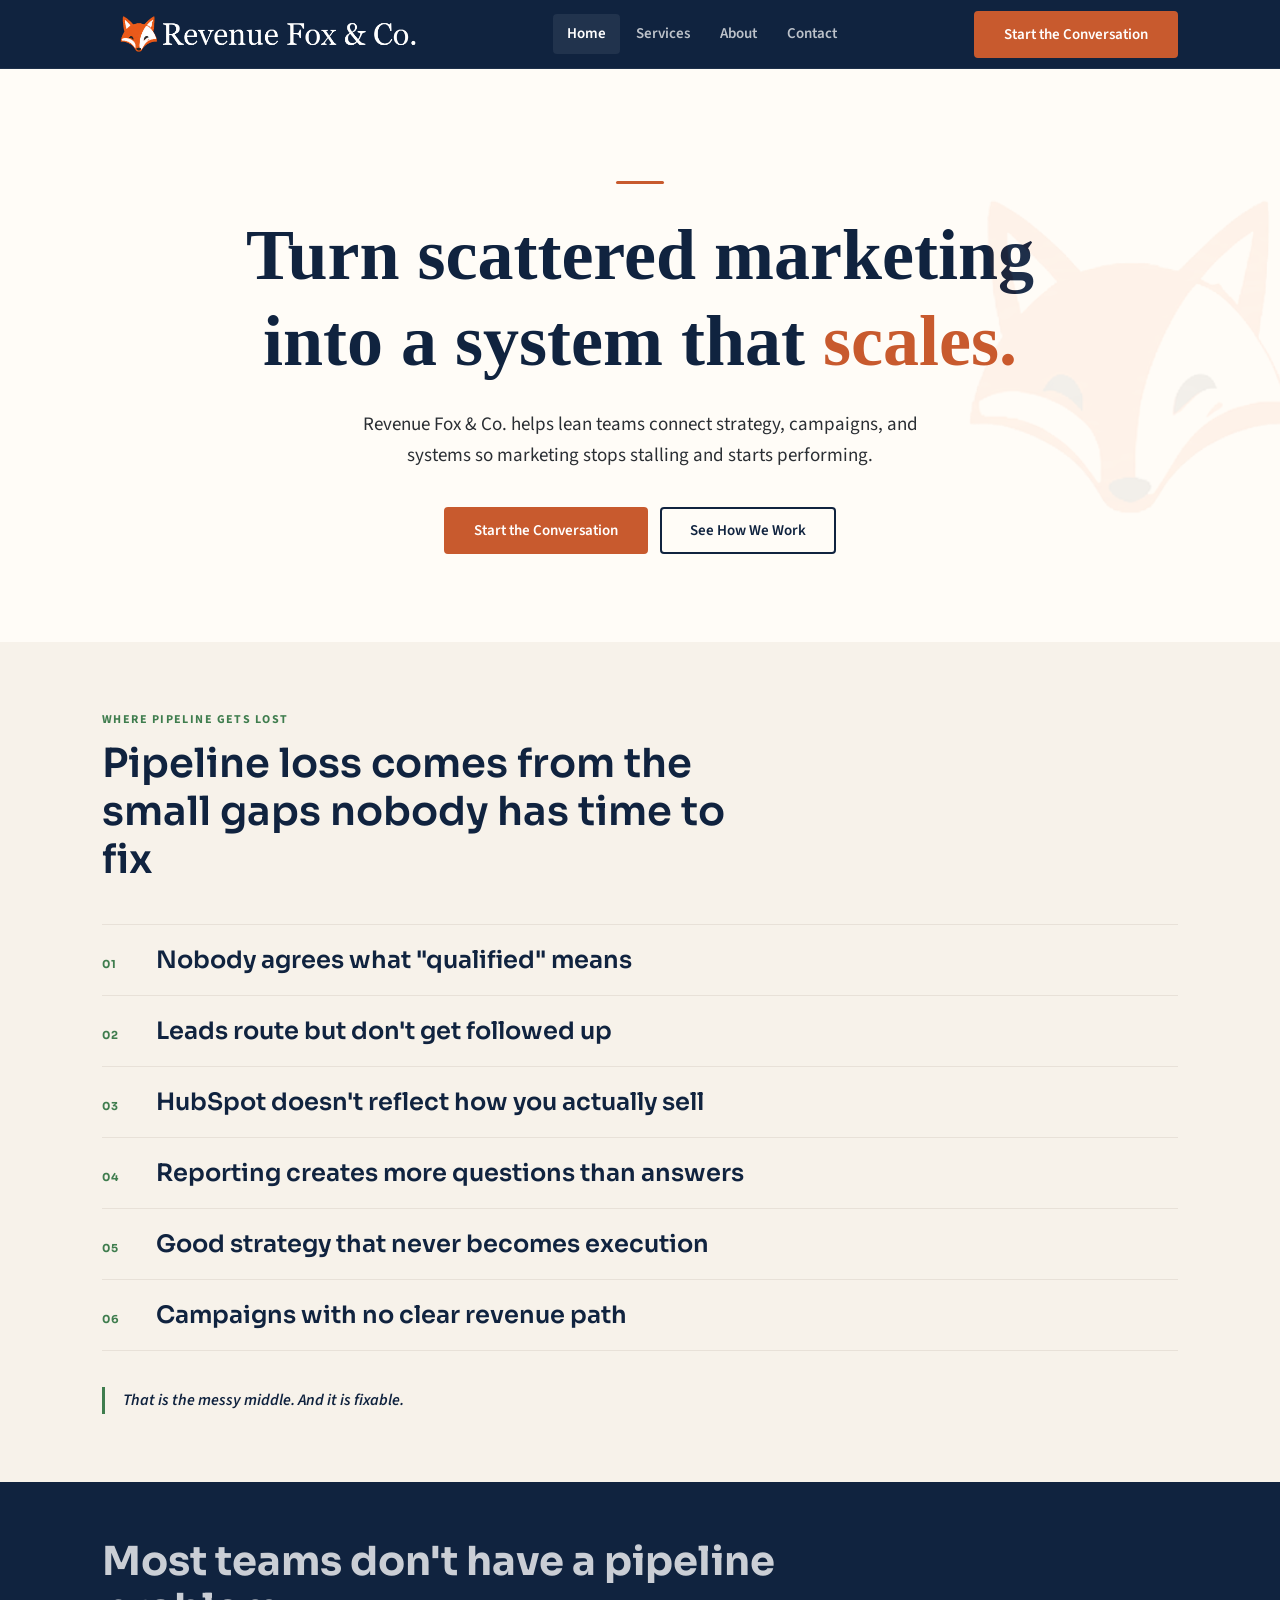
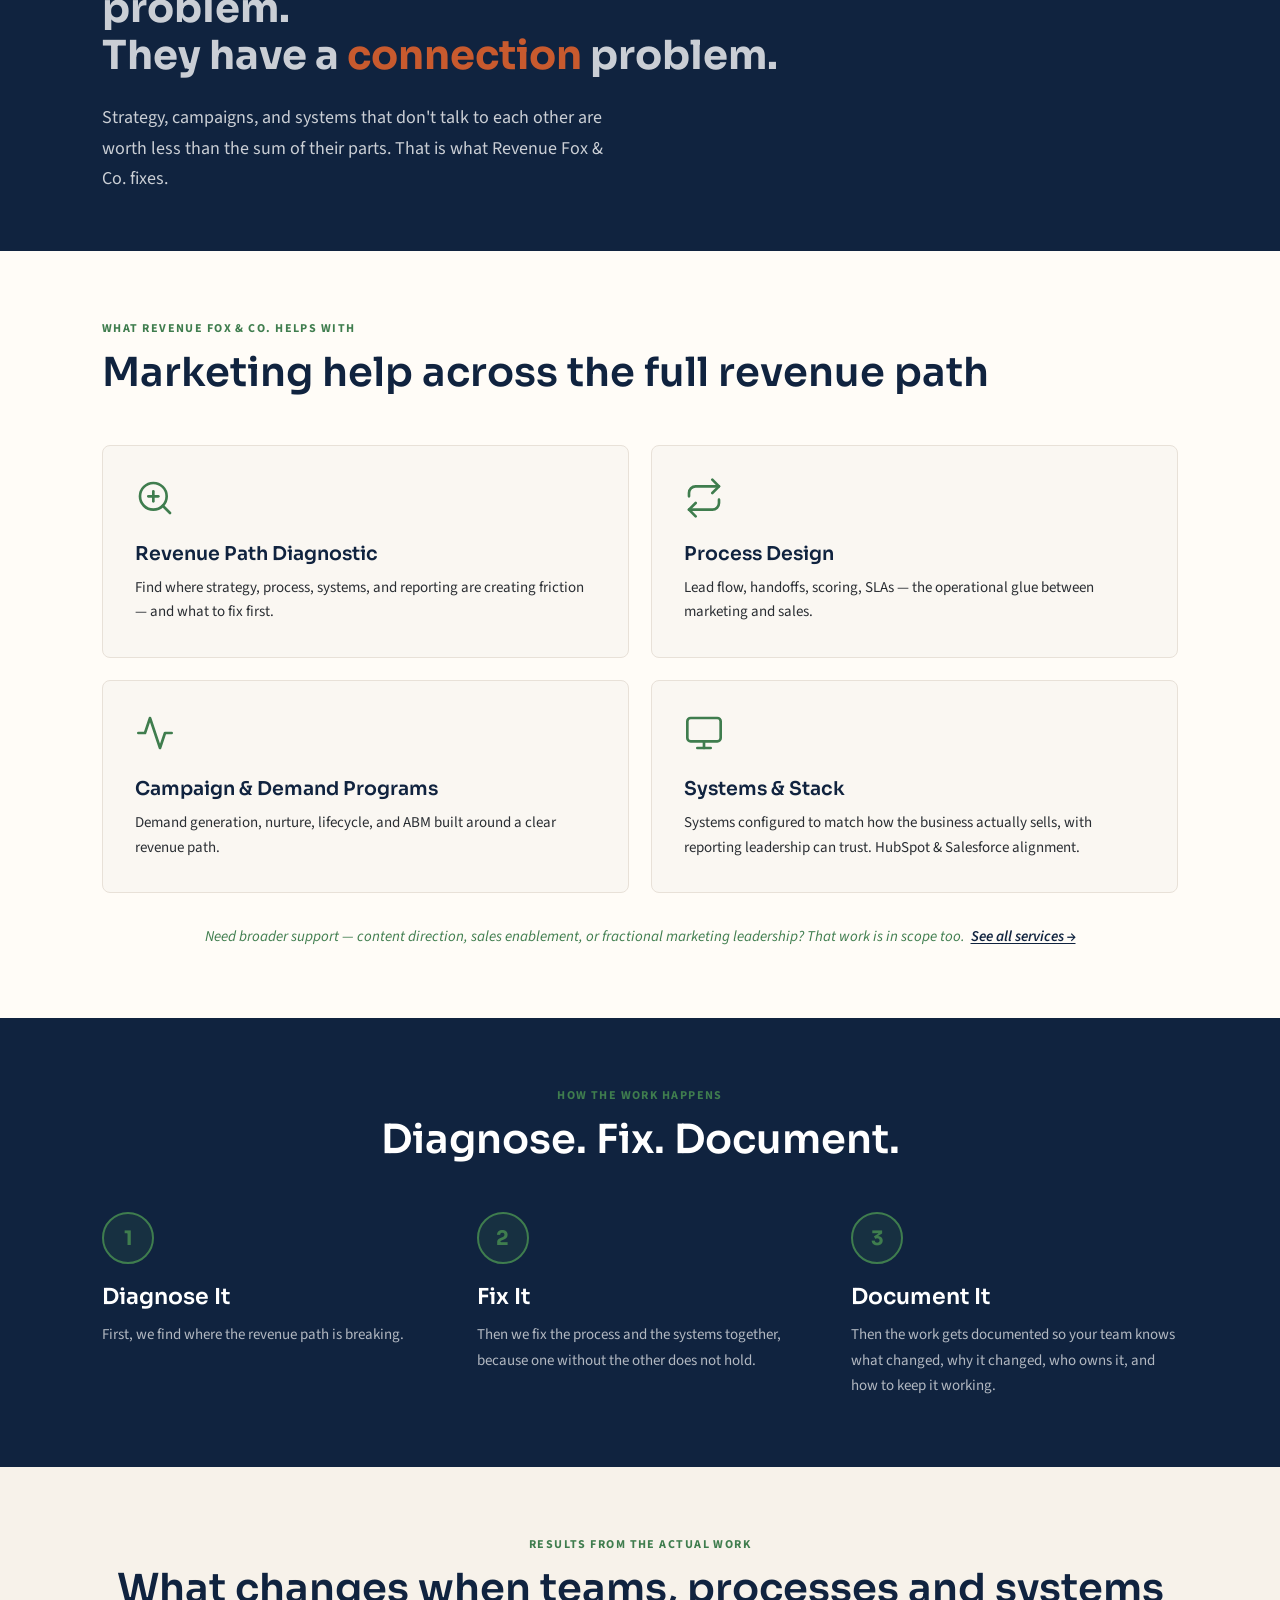
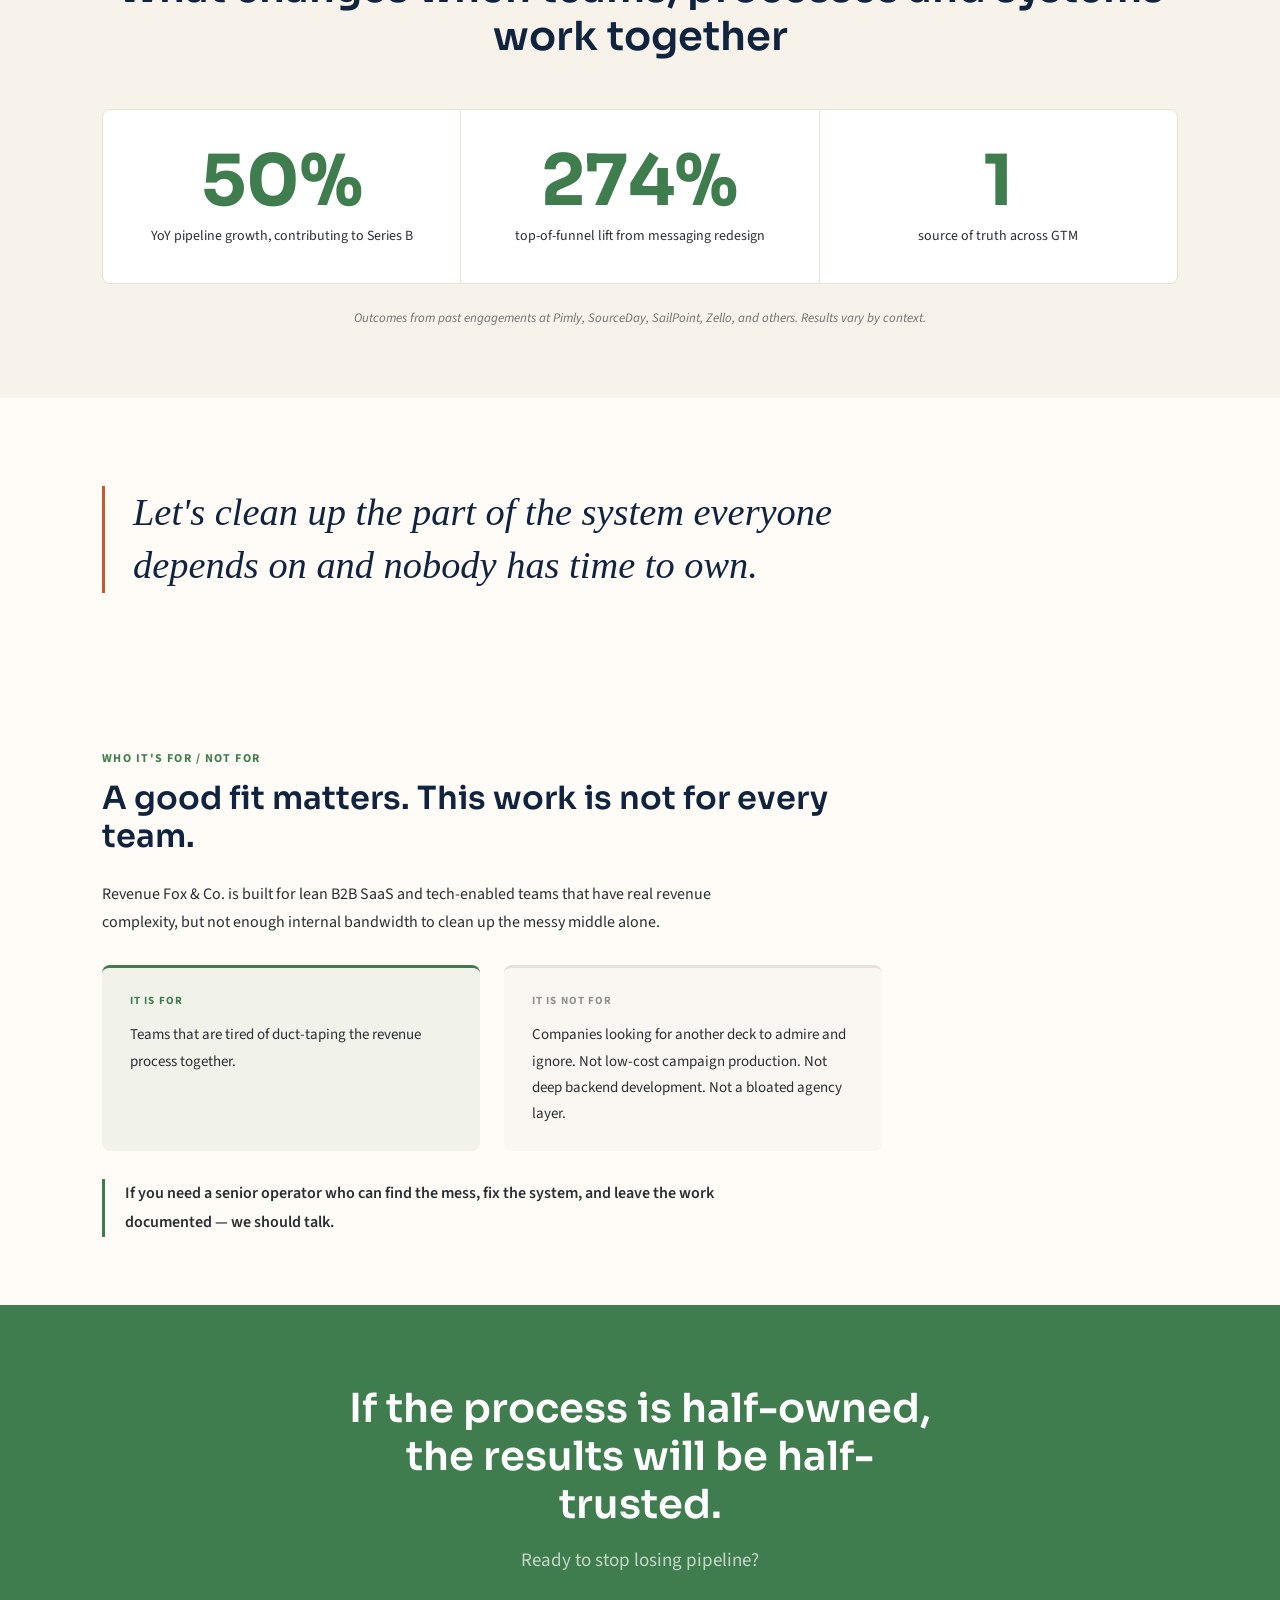
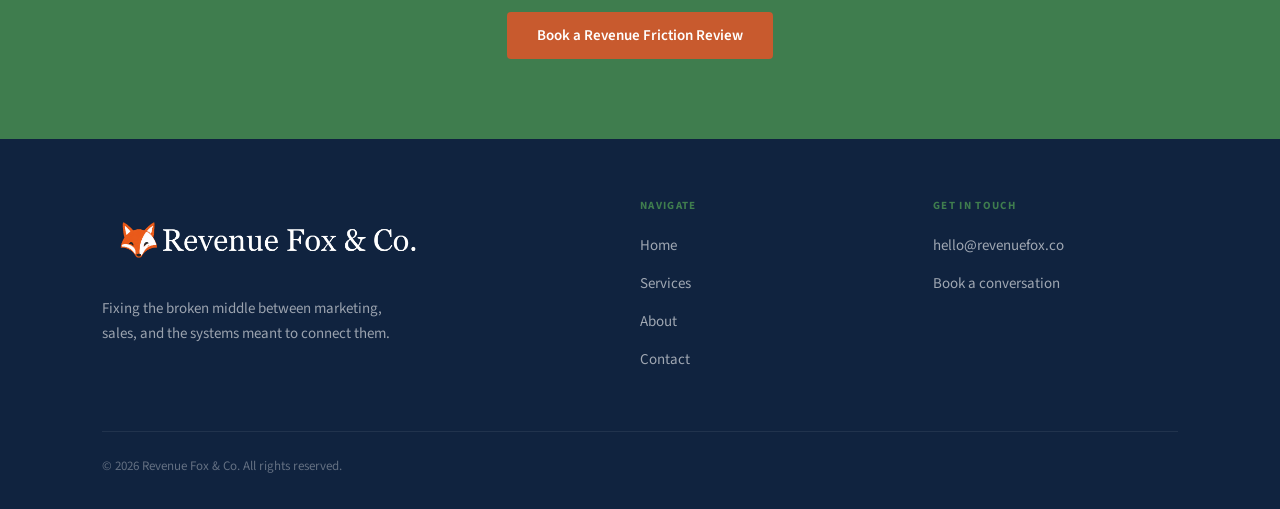
==== index.html @ c7586c08 "Stable baseline — before header image experiment" ====
<!DOCTYPE html>
<html lang="en">
<head>
  <meta charset="UTF-8">
  <meta name="viewport" content="width=device-width, initial-scale=1.0">

  <!-- SEO -->
  <title>Revenue Fox & Co. | B2B Marketing Consultancy</title>
  <meta name="description" content="Revenue Fox & Co. helps lean B2B teams connect strategy, campaigns, and systems so marketing stops stalling and starts performing.">
  <link rel="canonical" href="https://revenuefox.co/">

  <!-- Open Graph -->
  <meta property="og:type"        content="website">
  <meta property="og:url"         content="https://revenuefox.co/">
  <meta property="og:title"       content="Revenue Fox & Co. | B2B Marketing Consultancy">
  <meta property="og:description" content="Helps lean teams connect strategy, campaigns, and systems so marketing stops stalling and starts performing.">
  <meta property="og:image"       content="https://revenuefox.co/images/og-image.png">
  <!-- TODO: Create a 1200×630 Open Graph image and place it at images/og-image.png -->

  <!-- Favicon -->
  <link rel="icon" type="image/png" href="images/icon-fox.png">

  <!-- Google Fonts -->
  <link rel="preconnect" href="https://fonts.googleapis.com">
  <link rel="preconnect" href="https://fonts.gstatic.com" crossorigin>
  <link href="https://fonts.googleapis.com/css2?family=Sora:wght@400;600;700&family=Source+Sans+3:ital,wght@0,400;0,600;0,700;1,400&display=swap" rel="stylesheet">

  <link rel="stylesheet" href="assets/css/styles.css">
</head>
<body>

  <a class="skip-link" href="#main-content">Skip to main content</a>

  <!-- ============================================================
       HEADER
       ============================================================ -->
  <header class="site-header" role="banner">
    <div class="container">
      <nav class="nav-inner" aria-label="Main navigation">

        <a class="nav-logo" href="index.html" aria-label="Revenue Fox & Co. — go to home page">
          <img src="images/logo-white.png" alt="Revenue Fox & Co." width="160" height="40">
        </a>

        <ul class="nav-links" role="list">
          <li><a href="index.html" class="active" aria-current="page">Home</a></li>
          <li><a href="services.html">Services</a></li>
          <li><a href="about.html">About</a></li>
          <li><a href="contact.html">Contact</a></li>
        </ul>

        <div class="nav-right">
          <a href="contact.html" class="btn btn-primary">Start the Conversation</a>
          <button class="nav-toggle"
                  aria-label="Open navigation menu"
                  aria-expanded="false"
                  aria-controls="mobile-nav">
            <span></span><span></span><span></span>
          </button>
        </div>

      </nav>
    </div>

    <nav class="nav-mobile" id="mobile-nav" aria-label="Mobile navigation">
      <a href="index.html" class="active" aria-current="page">Home</a>
      <a href="services.html">Services</a>
      <a href="about.html">About</a>
      <a href="contact.html">Contact</a>
      <a href="contact.html" class="btn btn-primary">Start the Conversation</a>
    </nav>
  </header>


  <!-- ============================================================
       MAIN CONTENT
       ============================================================ -->
  <main id="main-content">

    <!-- ── HERO ─────────────────────────────────────────────── -->
    <section class="hero hero-light" aria-labelledby="hero-heading">
      <img src="images/icon-fox.png" class="hero-fox-mark" aria-hidden="true" alt="">
      <div class="container">
        <div style="max-width: 820px; text-align: center; margin-inline: auto;">

          <div class="hero-rule" style="margin-inline: auto;" aria-hidden="true"></div>

          <h1 id="hero-heading" style="font-family: Georgia, 'Times New Roman', serif;">
            Turn scattered marketing into a system that <span style="color: var(--fox-rust);">scales.</span>
          </h1>

          <p class="lead" style="max-width: 600px; margin-inline: auto;">
            Revenue Fox &amp; Co. helps lean teams connect strategy, campaigns, and systems so marketing stops stalling and starts performing.
          </p>

          <div class="btn-group" style="justify-content: center;">
            <a href="contact.html" class="btn btn-primary">Start the Conversation</a>
            <a href="services.html" class="btn btn-secondary">See How We Work</a>
          </div>

        </div>
      </div>
    </section>


    <!-- ── PROBLEM / SYMPTOMS ───────────────────────────────── -->
    <section class="section bg-sand" aria-labelledby="pain-heading">
      <div class="container">

        <div style="max-width: 640px; margin-bottom: 40px;">
          <span class="label">Where pipeline gets lost</span>
          <h2 id="pain-heading" style="margin-top: 10px;">
            Pipeline loss comes from the small gaps nobody has time to fix
          </h2>
        </div>

        <ol class="symptom-list" role="list">
          <li>
            <span class="symptom-num">01</span>
            <span class="symptom-text">Nobody agrees what "qualified" means</span>
          </li>
          <li>
            <span class="symptom-num">02</span>
            <span class="symptom-text">Leads route but don't get followed up</span>
          </li>
          <li>
            <span class="symptom-num">03</span>
            <span class="symptom-text">HubSpot doesn't reflect how you actually sell</span>
          </li>
          <li>
            <span class="symptom-num">04</span>
            <span class="symptom-text">Reporting creates more questions than answers</span>
          </li>
          <li>
            <span class="symptom-num">05</span>
            <span class="symptom-text">Good strategy that never becomes execution</span>
          </li>
          <li>
            <span class="symptom-num">06</span>
            <span class="symptom-text">Campaigns with no clear revenue path</span>
          </li>
        </ol>

        <p class="pain-kicker" style="margin-top: 36px;">
          That is the messy middle. And it is fixable.
        </p>

      </div>
    </section>


    <!-- ── STATEMENT MOMENT ─────────────────────────────────── -->
    <section class="statement-section bg-midnight text-on-dark" aria-label="Core belief">
      <div class="container">
        <p class="statement-quote">
          Most teams don't have a pipeline problem.<br>
          They have a <em>connection</em> problem.
        </p>
        <p class="statement-sub">
          Strategy, campaigns, and systems that don't talk to each other are worth less than the sum of their parts. That is what Revenue Fox &amp; Co. fixes.
        </p>
      </div>
    </section>


    <!-- ── SERVICES PREVIEW ───────────────────────────────────── -->
    <section class="section bg-ivory" aria-labelledby="services-preview-heading">
      <div class="container">

        <div class="section-header">
          <span class="label">What Revenue Fox &amp; Co. helps with</span>
          <h2 id="services-preview-heading">Marketing help across the full revenue path</h2>
        </div>

        <div class="services-preview-grid">

          <article class="service-preview-card">
            <svg class="service-preview-card-icon" xmlns="http://www.w3.org/2000/svg"
                 viewBox="0 0 24 24" fill="none" stroke="currentColor"
                 stroke-width="1.6" stroke-linecap="round" stroke-linejoin="round"
                 aria-hidden="true">
              <circle cx="11" cy="11" r="8"/>
              <line x1="21" y1="21" x2="16.65" y2="16.65"/>
              <line x1="11" y1="8"  x2="11" y2="14"/>
              <line x1="8"  y1="11" x2="14" y2="11"/>
            </svg>
            <h3>Revenue Path Diagnostic</h3>
            <p>Find where strategy, process, systems, and reporting are creating friction — and what to fix first.</p>
          </article>

          <article class="service-preview-card">
            <svg class="service-preview-card-icon" xmlns="http://www.w3.org/2000/svg"
                 viewBox="0 0 24 24" fill="none" stroke="currentColor"
                 stroke-width="1.6" stroke-linecap="round" stroke-linejoin="round"
                 aria-hidden="true">
              <polyline points="17 1 21 5 17 9"/>
              <path d="M3 11V9a4 4 0 0 1 4-4h14"/>
              <polyline points="7 23 3 19 7 15"/>
              <path d="M21 13v2a4 4 0 0 1-4 4H3"/>
            </svg>
            <h3>Process Design</h3>
            <p>Lead flow, handoffs, scoring, SLAs — the operational glue between marketing and sales.</p>
          </article>

          <article class="service-preview-card">
            <svg class="service-preview-card-icon" xmlns="http://www.w3.org/2000/svg"
                 viewBox="0 0 24 24" fill="none" stroke="currentColor"
                 stroke-width="1.6" stroke-linecap="round" stroke-linejoin="round"
                 aria-hidden="true">
              <polyline points="22 12 18 12 15 21 9 3 6 12 2 12"/>
            </svg>
            <h3>Campaign &amp; Demand Programs</h3>
            <p>Demand generation, nurture, lifecycle, and ABM built around a clear revenue path.</p>
          </article>

          <article class="service-preview-card">
            <svg class="service-preview-card-icon" xmlns="http://www.w3.org/2000/svg"
                 viewBox="0 0 24 24" fill="none" stroke="currentColor"
                 stroke-width="1.6" stroke-linecap="round" stroke-linejoin="round"
                 aria-hidden="true">
              <rect x="2" y="3" width="20" height="14" rx="2" ry="2"/>
              <line x1="8"  y1="21" x2="16" y2="21"/>
              <line x1="12" y1="17" x2="12" y2="21"/>
            </svg>
            <h3>Systems &amp; Stack</h3>
            <p>Systems configured to match how the business actually sells, with reporting leadership can trust. HubSpot &amp; Salesforce alignment.</p>
          </article>

        </div>

        <p class="services-flex-note">
          Need broader support — content direction, sales enablement, or fractional marketing leadership? That work is in scope too.&nbsp;
          <a href="services.html">See all services &rarr;</a>
        </p>

      </div>
    </section>


    <!-- ── HOW IT WORKS ───────────────────────────────────────── -->
    <section class="section bg-midnight text-on-dark" aria-labelledby="process-heading">
      <div class="container">

        <div class="section-header centered" style="max-width: 560px; margin-inline: auto;">
          <span class="label">How the work happens</span>
          <h2 id="process-heading">Diagnose. Fix. Document.</h2>
        </div>

        <div class="process-steps">

          <div class="process-step">
            <div class="process-step-number" aria-hidden="true">1</div>
            <h3>Diagnose It</h3>
            <p>First, we find where the revenue path is breaking.</p>
          </div>

          <div class="process-step">
            <div class="process-step-number" aria-hidden="true">2</div>
            <h3>Fix It</h3>
            <p>Then we fix the process and the systems together, because one without the other does not hold.</p>
          </div>

          <div class="process-step">
            <div class="process-step-number" aria-hidden="true">3</div>
            <h3>Document It</h3>
            <p>Then the work gets documented so your team knows what changed, why it changed, who owns it, and how to keep it working.</p>
          </div>

        </div>

      </div>
    </section>


    <!-- ── PROOF SECTION ─────────────────────────────────────── -->
    <section class="section bg-sand" aria-labelledby="proof-heading">
      <div class="container">

        <div class="section-header centered">
          <span class="label">Results from the actual work</span>
          <h2 id="proof-heading">What changes when teams, processes and systems work together</h2>
        </div>

        <div class="proof-stats" role="list">

          <div class="proof-stat" role="listitem">
            <div class="proof-stat-value">55%</div>
            <div class="proof-stat-label">YoY pipeline growth, contributing to Series B</div>
          </div>

          <div class="proof-stat" role="listitem">
            <div class="proof-stat-value">300%</div>
            <div class="proof-stat-label">top-of-funnel lift from messaging redesign</div>
          </div>

          <div class="proof-stat" role="listitem">
            <div class="proof-stat-value">1</div>
            <div class="proof-stat-label">source of truth across GTM</div>
          </div>

        </div>

        <p class="proof-note">Outcomes from past engagements at Pimly, SourceDay, SailPoint, Zello, and others. Results vary by context.</p>

      </div>
    </section>


    <!-- ── EDITORIAL PULL QUOTE ─────────────────────────────── -->
    <section class="editorial-quote-section bg-ivory" aria-label="Editorial quote">
      <div class="container">
        <p class="editorial-quote-text">
          Let's clean up the part of the system everyone depends on and nobody has time to own.
        </p>
      </div>
    </section>


    <!-- ── WHO IT'S FOR ──────────────────────────────────────── -->
    <section class="section bg-ivory" aria-labelledby="fit-heading">
      <div class="container">
        <div class="who-its-for-inner">

          <span class="label">Who it's for / not for</span>
          <h2 id="fit-heading" style="margin-top: 10px;">
            A good fit matters. This work is not for every team.
          </h2>

          <p>
            Revenue Fox &amp; Co. is built for lean B2B SaaS and tech-enabled teams that have real revenue complexity, but not enough internal bandwidth to clean up the messy middle alone.
          </p>

          <div class="who-split">
            <div class="who-split-col who-split-col--for">
              <span class="who-split-label who-split-label--for">It is for</span>
              <p>Teams that are tired of duct-taping the revenue process together.</p>
            </div>
            <div class="who-split-col who-split-col--not">
              <span class="who-split-label who-split-label--not">It is not for</span>
              <p>Companies looking for another deck to admire and ignore. Not low-cost campaign production. Not deep backend development. Not a bloated agency layer.</p>
            </div>
          </div>

          <p class="who-closing">
            If you need a senior operator who can find the mess, fix the system, and leave the work documented — we should talk.
          </p>

        </div>
      </div>
    </section>


    <!-- ── FINAL CTA ──────────────────────────────────────────── -->
    <section class="cta-band bg-green text-on-dark" aria-labelledby="cta-heading">
      <div class="container">
        <h2 id="cta-heading">If the process is half-owned, the results will be half-trusted.</h2>
        <p class="lead">Ready to stop losing pipeline?</p>
        <div class="btn-group">
          <a href="contact.html" class="btn btn-primary">Book a Revenue Friction Review</a>
        </div>
      </div>
    </section>

  </main>


  <!-- ============================================================
       FOOTER
       ============================================================ -->
  <footer class="site-footer" role="contentinfo">
    <div class="container">
      <div class="footer-grid">

        <div class="footer-brand">
          <div class="nav-logo">
            <a href="index.html" aria-label="Revenue Fox & Co. — Home">
              <img src="images/logo-white.png" alt="Revenue Fox & Co." width="160" height="40">
            </a>
          </div>
          <p>Fixing the broken middle between marketing, sales, and the systems meant to connect them.</p>
        </div>

        <div class="footer-col">
          <h4>Navigate</h4>
          <ul>
            <li><a href="index.html">Home</a></li>
            <li><a href="services.html">Services</a></li>
            <li><a href="about.html">About</a></li>
            <li><a href="contact.html">Contact</a></li>
          </ul>
        </div>

        <div class="footer-col">
          <h4>Get in Touch</h4>
          <ul>
            <!-- TODO: Replace with your live email address -->
            <li><a href="mailto:hello@revenuefox.co">hello@revenuefox.co</a></li>
            <li><a href="contact.html">Book a conversation</a></li>
          </ul>
        </div>

      </div>
      <div class="footer-bottom">
        <span>&copy; 2026 Revenue Fox &amp; Co. All rights reserved.</span>
        <!-- TODO: Add privacy policy page and uncomment: -->
        <!-- <a href="privacy.html" style="color:inherit; text-decoration:underline;">Privacy Policy</a> -->
      </div>
    </div>
  </footer>

  <script src="assets/js/main.js"></script>
</body>
</html>
---- assets/css/styles.css ----
/*
 * Revenue Fox & Co. — Main Stylesheet
 *
 * Fonts: Sora (headings) + Source Sans 3 (body) via Google Fonts
 * Fallbacks: Georgia → serif (headings), Arial → system-ui (body)
 *
 * Color tokens (from brand guidelines):
 *   --midnight-ink  #10233F  header, footer, dark panels, headlines
 *   --fox-rust      #C85A2E  CTAs ONLY — primary buttons, CTA emphasis
 *   --bold-green    #3F7D4E  icons, labels, accents, proof metrics
 *   --warm-ivory    #FFF8EE  primary page background
 *   --soft-sand     #F1E4D2  cards, secondary section bands
 *   --graphite      #2A2E33  body text
 *   --pale-stone    #DED5CA  borders, dividers
 */

@import url('https://fonts.googleapis.com/css2?family=Sora:wght@400;600;700&family=Source+Sans+3:ital,wght@0,400;0,600;0,700;1,400&display=swap');

/* ============================================================
   0. CSS CUSTOM PROPERTIES
   ============================================================ */
:root {
  /* Brand colors */
  --midnight-ink:    #10233F;
  --fox-rust:        #C85A2E;
  --fox-rust-dark:   #A84822;
  --bold-green:      #3F7D4E;
  --bold-green-dim:  rgba(63, 125, 78, 0.12);
  --warm-ivory:      #FFFCF7;
  --soft-sand:       #F7F2EA;
  --porcelain:       #FAF7F2;
  --graphite:        #2A2E33;
  --pale-stone:      #E8E1D8;
  --white:           #FFFFFF;

  /* Typography */
  --font-heading: 'Sora', Georgia, 'Times New Roman', serif;
  --font-body:    'Source Sans 3', Arial, system-ui, sans-serif;

  /* Layout */
  --container-max:  1140px;
  --container-pad:  clamp(20px, 4vw, 32px);
  --section-pad-y:  clamp(44px, 5.5vw, 68px);
  --card-pad:       clamp(22px, 3vw, 32px);

  /* Radii */
  --radius-sm:  4px;
  --radius-md:  8px;
  --radius-lg:  12px;

  /* Borders */
  --border:  1px solid var(--pale-stone);

  /* Shadows */
  --shadow-card:       0 1px 3px rgba(16,35,63,0.06), 0 2px 8px rgba(16,35,63,0.04);
  --shadow-card-hover: 0 4px 20px rgba(16,35,63,0.10), 0 2px 8px rgba(16,35,63,0.06);

  /* Transitions */
  --ease: 180ms ease;
}

/* ============================================================
   1. RESET & BASE
   ============================================================ */
*, *::before, *::after {
  box-sizing: border-box;
  margin: 0;
  padding: 0;
}

html {
  scroll-behavior: smooth;
  -webkit-text-size-adjust: 100%;
}

body {
  font-family: var(--font-body);
  font-size: 17px;
  line-height: 1.65;
  color: var(--graphite);
  background-color: var(--warm-ivory);
  -webkit-font-smoothing: antialiased;
  -moz-osx-font-smoothing: grayscale;
}

img { display: block; max-width: 100%; height: auto; }
a   { color: inherit; text-decoration: none; }
ul, ol { list-style: none; }
button { cursor: pointer; border: none; background: none; font-family: inherit; }

/* Skip link for accessibility */
.skip-link {
  position: absolute;
  top: -100%;
  left: 16px;
  background: var(--fox-rust);
  color: var(--white);
  padding: 8px 16px;
  border-radius: var(--radius-sm);
  font-size: 14px;
  font-weight: 600;
  z-index: 9999;
  transition: top var(--ease);
}
.skip-link:focus { top: 8px; }

/* ============================================================
   2. LAYOUT UTILITIES
   ============================================================ */
.container {
  max-width: var(--container-max);
  margin-inline: auto;
  padding-inline: var(--container-pad);
}

.section {
  padding-block: var(--section-pad-y);
}

/* Backgrounds */
.bg-midnight { background-color: var(--midnight-ink); }
.bg-green    { background-color: var(--bold-green); }
.bg-ivory    { background-color: var(--warm-ivory); }
.bg-sand     { background-color: var(--soft-sand); }
.bg-white    { background-color: var(--white); }

/* Text on dark */
.text-on-dark h1,
.text-on-dark h2,
.text-on-dark h3,
.text-on-dark h4  { color: var(--white); }
.text-on-dark p,
.text-on-dark .lead { color: rgba(255,255,255,0.78); }
.text-on-dark .label { color: var(--bold-green); }

/* ============================================================
   3. TYPOGRAPHY
   ============================================================ */
h1, h2, h3, h4 {
  font-family: var(--font-heading);
  color: var(--midnight-ink);
  line-height: 1.2;
  font-weight: 700;
}

h1 { font-size: clamp(40px, 6vw, 72px); }
h2 { font-size: clamp(26px, 3.5vw, 40px); font-weight: 600; }
h3 { font-size: clamp(18px, 2vw, 22px);  font-weight: 600; }
h4 { font-size: 16px; font-weight: 600; }

p { margin-bottom: 1em; }
p:last-child { margin-bottom: 0; }

/* Section label — small all-caps in Bold Green */
.label {
  font-family: var(--font-body);
  font-size: 12px;
  font-weight: 700;
  letter-spacing: 0.12em;
  text-transform: uppercase;
  color: var(--bold-green);
  display: block;
}

/* Larger intro paragraph */
.lead {
  font-size: clamp(16px, 1.8vw, 19px);
  line-height: 1.65;
  color: var(--graphite);
}

/* Green accent divider */
.divider {
  display: block;
  width: 44px;
  height: 3px;
  background-color: var(--bold-green);
  border-radius: 2px;
  margin-bottom: 24px;
}
.divider.centered { margin-inline: auto; }

/* Section header block */
.section-header {
  margin-bottom: 48px;
}
.section-header .label { margin-bottom: 10px; }
.section-header h2    { margin-bottom: 16px; }
.section-header p     { max-width: 640px; }
.section-header.centered { text-align: center; }
.section-header.centered p { margin-inline: auto; }

/* ============================================================
   4. BUTTONS
   ============================================================ */
.btn {
  display: inline-flex;
  align-items: center;
  gap: 8px;
  padding: 14px 28px;
  border-radius: var(--radius-sm);
  font-family: var(--font-body);
  font-size: 15px;
  font-weight: 600;
  line-height: 1;
  white-space: nowrap;
  transition: background-color var(--ease), color var(--ease),
              border-color var(--ease), box-shadow var(--ease);
}

/* Fox Rust — CTAs only */
.btn-primary {
  background-color: var(--fox-rust);
  color: var(--white);
  border: 2px solid var(--fox-rust);
}
.btn-primary:hover,
.btn-primary:focus-visible {
  background-color: var(--fox-rust-dark);
  border-color: var(--fox-rust-dark);
}

/* Midnight Ink outline — secondary */
.btn-secondary {
  background-color: transparent;
  color: var(--midnight-ink);
  border: 2px solid var(--midnight-ink);
}
.btn-secondary:hover,
.btn-secondary:focus-visible {
  background-color: var(--midnight-ink);
  color: var(--white);
}

/* White outline — secondary on dark backgrounds */
.btn-secondary-light {
  background-color: transparent;
  color: var(--white);
  border: 2px solid rgba(255,255,255,0.45);
}
.btn-secondary-light:hover,
.btn-secondary-light:focus-visible {
  border-color: var(--white);
  background-color: rgba(255,255,255,0.08);
}

.btn:focus-visible {
  outline: 3px solid var(--fox-rust);
  outline-offset: 3px;
}

.btn-group {
  display: flex;
  flex-wrap: wrap;
  gap: 12px;
  align-items: center;
}

/* ============================================================
   5. HEADER & NAVIGATION
   ============================================================ */
.site-header {
  position: sticky;
  top: 0;
  z-index: 200;
  background-color: var(--midnight-ink);
  border-bottom: 1px solid rgba(255,255,255,0.06);
}

.nav-inner {
  display: flex;
  align-items: center;
  justify-content: space-between;
  gap: 24px;
  height: 68px;
}

.nav-logo img { height: 82px; width: auto; }

.nav-links {
  display: flex;
  align-items: center;
  gap: 2px;
}
.nav-links a {
  display: block;
  padding: 8px 14px;
  font-size: 15px;
  font-weight: 600;
  color: rgba(255,255,255,0.72);
  border-radius: var(--radius-sm);
  transition: color var(--ease), background-color var(--ease);
}
.nav-links a:hover,
.nav-links a.active {
  color: var(--white);
  background-color: rgba(255,255,255,0.07);
}

.nav-right {
  display: flex;
  align-items: center;
  gap: 12px;
}

/* Hamburger toggle */
.nav-toggle {
  display: none;
  flex-direction: column;
  justify-content: center;
  align-items: center;
  width: 40px;
  height: 40px;
  gap: 5px;
  border-radius: var(--radius-sm);
  color: var(--white);
  transition: background-color var(--ease);
}
.nav-toggle:hover { background-color: rgba(255,255,255,0.08); }
.nav-toggle span {
  display: block;
  width: 22px;
  height: 2px;
  background-color: currentColor;
  border-radius: 1px;
  transition: transform var(--ease), opacity var(--ease);
  transform-origin: center;
}
.nav-toggle.is-open span:nth-child(1) { transform: translateY(7px) rotate(45deg); }
.nav-toggle.is-open span:nth-child(2) { opacity: 0; }
.nav-toggle.is-open span:nth-child(3) { transform: translateY(-7px) rotate(-45deg); }

/* Mobile nav overlay */
.nav-mobile {
  display: none;
  position: fixed;
  top: 68px;
  inset-inline: 0;
  bottom: 0;
  background-color: var(--midnight-ink);
  z-index: 199;
  padding: 24px var(--container-pad);
  overflow-y: auto;
  border-top: 1px solid rgba(255,255,255,0.07);
}
.nav-mobile.is-open { display: block; }
.nav-mobile a {
  display: block;
  padding: 16px 0;
  font-size: 18px;
  font-weight: 600;
  color: rgba(255,255,255,0.80);
  border-bottom: 1px solid rgba(255,255,255,0.06);
  transition: color var(--ease);
}
.nav-mobile a:hover { color: var(--white); }
.nav-mobile a.active { color: var(--white); }
.nav-mobile a:last-of-type { border-bottom: none; }
.nav-mobile .btn-primary {
  display: block;
  text-align: center;
  margin-top: 28px;
  padding: 16px;
}

/* ============================================================
   6. FOOTER
   ============================================================ */
.site-footer {
  background-color: var(--midnight-ink);
  padding-block: 60px 32px;
}

.footer-grid {
  display: grid;
  grid-template-columns: 2fr 1fr 1fr;
  gap: 48px;
  margin-bottom: 48px;
}

.footer-brand .nav-logo { margin-bottom: 16px; }
.footer-brand p {
  font-size: 15px;
  color: rgba(255,255,255,0.58);
  line-height: 1.65;
  max-width: 300px;
}

.footer-col h4 {
  font-family: var(--font-body);
  font-size: 11px;
  font-weight: 700;
  letter-spacing: 0.12em;
  text-transform: uppercase;
  color: var(--bold-green);
  margin-bottom: 18px;
}
.footer-col ul li { margin-bottom: 10px; }
.footer-col a {
  font-size: 15px;
  color: rgba(255,255,255,0.60);
  transition: color var(--ease);
}
.footer-col a:hover { color: var(--white); }

.footer-bottom {
  padding-top: 24px;
  border-top: 1px solid rgba(255,255,255,0.07);
  display: flex;
  justify-content: space-between;
  align-items: center;
  flex-wrap: wrap;
  gap: 10px;
  font-size: 13px;
  color: rgba(255,255,255,0.35);
}

/* ============================================================
   7. HERO — SHARED BASE
   ============================================================ */
.hero {
  background-color: var(--midnight-ink);
  padding-block: 96px 88px;
  position: relative;
  overflow: hidden;
}

.hero .label  { margin-bottom: 16px; }
.hero h1      { color: var(--white); margin-bottom: 24px; }
.hero .lead   { color: rgba(255,255,255,0.78); margin-bottom: 36px; max-width: 680px; }

.hero-credibility {
  margin-top: 36px;
  padding-top: 24px;
  border-top: 1px solid rgba(255,255,255,0.10);
  font-size: 14px;
  color: rgba(255,255,255,0.46);
  font-style: italic;
  max-width: 600px;
}

/* Interior pages — narrower hero */
.hero-sm {
  padding-block: 64px 56px;
}
.hero-sm h1 { font-size: clamp(28px, 4vw, 46px); }
.hero-sm .lead { max-width: 720px; }

/* ============================================================
   8. HOME — PROBLEM SECTION
   ============================================================ */
.problem-grid {
  display: grid;
  grid-template-columns: repeat(3, 1fr);
  gap: 18px;
}

.problem-card {
  background-color: var(--soft-sand);
  border: var(--border);
  border-radius: var(--radius-md);
  padding: var(--card-pad);
  transition: box-shadow var(--ease), transform var(--ease);
}
.problem-card:hover {
  box-shadow: var(--shadow-card-hover);
  transform: translateY(-2px);
}
.problem-card-icon {
  width: 38px;
  height: 38px;
  color: var(--bold-green);
  margin-bottom: 14px;
  flex-shrink: 0;
}
.problem-card h3 {
  font-size: 16px;
  font-weight: 600;
  margin-bottom: 8px;
  line-height: 1.35;
}
.problem-card p {
  font-size: 14px;
  color: var(--graphite);
  margin-bottom: 0;
  line-height: 1.6;
}

.pain-kicker {
  margin-top: 40px;
  font-size: 16px;
  font-weight: 600;
  font-style: italic;
  color: var(--midnight-ink);
  padding-left: 18px;
  border-left: 3px solid var(--bold-green);
}

/* ============================================================
   9. HOME — BRIDGE SECTION
   ============================================================ */
.bridge-inner { max-width: 740px; }
.bridge-inner h2 { margin-bottom: 18px; }
.bridge-inner .lead { margin-bottom: 20px; }

/* ============================================================
   10. HOME — SERVICES PREVIEW
   ============================================================ */
.services-preview-grid {
  display: grid;
  grid-template-columns: repeat(2, 1fr);
  gap: 22px;
}

.service-preview-card {
  background-color: var(--porcelain);
  border: var(--border);
  border-radius: var(--radius-md);
  padding: var(--card-pad);
  transition: box-shadow var(--ease), transform var(--ease);
}
.service-preview-card:hover {
  box-shadow: var(--shadow-card-hover);
  transform: translateY(-2px);
}
.service-preview-card-icon {
  width: 40px;
  height: 40px;
  color: var(--bold-green);
  margin-bottom: 16px;
}
.service-preview-card h3 { font-size: 19px; margin-bottom: 10px; }
.service-preview-card p  { font-size: 15px; color: var(--graphite); margin-bottom: 0; }

.services-flex-note {
  margin-top: 32px;
  text-align: center;
  font-size: 15px;
  color: var(--bold-green);
  font-style: italic;
}
.services-flex-note a {
  color: var(--midnight-ink);
  font-weight: 600;
  text-decoration: underline;
  text-underline-offset: 2px;
}
.services-flex-note a:hover { color: var(--fox-rust); }

/* ============================================================
   11. HOME — PROCESS SECTION (dark background)
   ============================================================ */
.process-steps {
  display: grid;
  grid-template-columns: repeat(3, 1fr);
  gap: 48px;
  margin-top: 48px;
  position: relative;
}

/* Connector line removed per design preference */

.process-step-number {
  display: flex;
  align-items: center;
  justify-content: center;
  width: 52px;
  height: 52px;
  border-radius: 50%;
  background-color: rgba(63,125,78,0.14);
  border: 2px solid var(--bold-green);
  font-family: var(--font-heading);
  font-size: 20px;
  font-weight: 700;
  color: var(--bold-green);
  margin-bottom: 20px;
  position: relative;
  z-index: 1;
}

.process-step h3 {
  color: var(--white);
  font-size: 22px;
  margin-bottom: 12px;
}
.process-step p {
  color: rgba(255,255,255,0.68);
  font-size: 15px;
  margin-bottom: 0;
  line-height: 1.7;
}

/* ============================================================
   12. HOME — PROOF SECTION
   ============================================================ */
.proof-stats {
  display: grid;
  grid-template-columns: repeat(3, 1fr);
  gap: 1px;
  background-color: var(--pale-stone);
  border-radius: var(--radius-md);
  overflow: hidden;
  border: var(--border);
  margin-bottom: 24px;
}

.proof-stat {
  background-color: var(--white);
  padding: 36px 24px;
  text-align: center;
}
.proof-stat-value {
  font-family: var(--font-heading);
  font-size: clamp(44px, 5.5vw, 76px);
  font-weight: 700;
  color: var(--bold-green);
  line-height: 1;
  margin-bottom: 10px;
}
.proof-stat-label {
  font-size: 14px;
  color: var(--graphite);
  line-height: 1.5;
}

.proof-note {
  font-size: 13px;
  color: var(--graphite);
  text-align: center;
  font-style: italic;
  opacity: 0.65;
}

/* ============================================================
   13. HOME — FIT SECTION
   ============================================================ */
.fit-grid {
  display: grid;
  grid-template-columns: repeat(2, 1fr);
  gap: 28px;
}

.fit-card {
  border-radius: var(--radius-md);
  border: var(--border);
  padding: var(--card-pad);
}
.fit-card-for  { background-color: rgba(63,125,78,0.05); border-color: rgba(63,125,78,0.22); }
.fit-card-not  { background-color: var(--soft-sand); }

.fit-card-heading {
  font-size: 11px;
  font-weight: 700;
  letter-spacing: 0.12em;
  text-transform: uppercase;
  margin-bottom: 18px;
  padding-bottom: 14px;
  border-bottom: var(--border);
}
.fit-card-for .fit-card-heading { color: var(--bold-green); }
.fit-card-not .fit-card-heading { color: var(--graphite); opacity: 0.55; }

.fit-list li {
  display: flex;
  gap: 10px;
  align-items: flex-start;
  font-size: 15px;
  margin-bottom: 12px;
  line-height: 1.55;
}
.fit-list li:last-child { margin-bottom: 0; }
.fit-check, .fit-x {
  flex-shrink: 0;
  margin-top: 2px;
}
.fit-check { color: var(--bold-green); }
.fit-x     { color: var(--pale-stone); }

/* ============================================================
   14. FINAL CTA BAND
   ============================================================ */
.cta-band {
  padding-block: 80px;
  text-align: center;
}
.cta-band h2 {
  color: var(--white);
  max-width: 620px;
  margin-inline: auto;
  margin-bottom: 16px;
}
.cta-band .lead {
  color: rgba(255,255,255,0.70);
  max-width: 500px;
  margin-inline: auto;
  margin-bottom: 36px;
}
.cta-band .btn-group { justify-content: center; }

/* ============================================================
   15. SERVICES PAGE
   ============================================================ */
.services-list {
  display: flex;
  flex-direction: column;
  gap: 0;
}

.service-block {
  display: grid;
  grid-template-columns: 1fr 1fr;
  gap: 56px;
  align-items: start;
  padding-block: 36px;
  border-bottom: var(--border);
}
.service-block:first-child { padding-top: 0; }
.service-block:last-child  { border-bottom: none; padding-bottom: 0; }

.service-block-meta { display: flex; flex-direction: column; }
.service-block-icon {
  width: 48px;
  height: 48px;
  color: var(--bold-green);
  margin-bottom: 20px;
}
.service-block .label  { margin-bottom: 10px; }
.service-block h2      { font-size: clamp(22px, 2.5vw, 30px); margin-bottom: 14px; }
.service-block .service-for {
  font-size: 15px;
  color: var(--graphite);
  font-style: italic;
  border-top: var(--border);
  padding-top: 14px;
  margin-top: 6px;
  line-height: 1.65;
}
.service-block p { font-size: 16px; margin-top: 14px; }

/* Deliverables card */
.deliverables {
  background-color: var(--soft-sand);
  border: var(--border);
  border-radius: var(--radius-md);
  padding: 28px;
  position: sticky;
  top: 88px;
}
.deliverables-label {
  font-size: 11px;
  font-weight: 700;
  letter-spacing: 0.12em;
  text-transform: uppercase;
  color: var(--bold-green);
  margin-bottom: 16px;
  display: block;
}
.deliverables ul li {
  display: flex;
  gap: 10px;
  align-items: flex-start;
  font-size: 15px;
  margin-bottom: 11px;
  line-height: 1.55;
}
.deliverables ul li:last-child { margin-bottom: 0; }
.deliverables .check { color: var(--bold-green); flex-shrink: 0; margin-top: 2px; }

/* Engagement models */
.engagement-grid {
  display: grid;
  grid-template-columns: repeat(2, 1fr);
  gap: 18px;
}
.engagement-card {
  background-color: var(--white);
  border: var(--border);
  border-radius: var(--radius-md);
  padding: 24px;
}
.engagement-card h3 { font-size: 17px; margin-bottom: 8px; }
.engagement-card p  { font-size: 14px; color: var(--graphite); margin-bottom: 0; line-height: 1.6; }

/* Services page CTA */
.services-cta {
  background-color: var(--soft-sand);
  border: var(--border);
  border-radius: var(--radius-md);
  padding: clamp(36px, 5vw, 56px);
  text-align: center;
  margin-top: 64px;
}
.services-cta h2 { font-size: clamp(20px, 2.5vw, 28px); margin-bottom: 12px; }
.services-cta p  { font-size: 16px; max-width: 540px; margin-inline: auto; margin-bottom: 28px; }
.services-cta .btn-group { justify-content: center; }

/* ============================================================
   16. ABOUT PAGE
   ============================================================ */
.about-intro {
  display: grid;
  grid-template-columns: 1.5fr 1fr;
  gap: 64px;
  align-items: start;
}

.about-copy h2    { font-size: clamp(24px, 3vw, 34px); margin-bottom: 20px; }
.about-copy p     { font-size: 16px; line-height: 1.80; }

/* Headshot placeholder */
.headshot-slot {
  background-color: var(--soft-sand);
  border: var(--border);
  border-radius: var(--radius-lg);
  aspect-ratio: 4 / 5;
  display: flex;
  flex-direction: column;
  align-items: center;
  justify-content: center;
  gap: 12px;
  text-align: center;
  padding: 24px;
  position: sticky;
  top: 88px;
}
.headshot-slot svg   { width: 48px; height: 48px; color: var(--pale-stone); }
.headshot-slot span  { font-size: 13px; color: rgba(42,46,51,0.45); font-style: italic; line-height: 1.5; }

/* Differentiators */
.differentiators-grid {
  display: grid;
  grid-template-columns: repeat(3, 1fr);
  gap: 18px;
}
.differentiator-card {
  background-color: var(--white);
  border: var(--border);
  border-radius: var(--radius-md);
  padding: 24px;
}
.differentiator-icon { width: 36px; height: 36px; color: var(--bold-green); margin-bottom: 14px; }
.differentiator-card h3 { font-size: 16px; margin-bottom: 8px; }
.differentiator-card p  { font-size: 14px; color: var(--graphite); margin-bottom: 0; line-height: 1.6; }

/* Principles */
.principles-list { display: flex; flex-direction: column; }
.principle-item {
  display: flex;
  gap: 20px;
  align-items: flex-start;
  padding-block: 20px;
  border-bottom: var(--border);
}
.principle-item:last-child { border-bottom: none; }
.principle-num {
  font-family: var(--font-heading);
  font-size: 13px;
  font-weight: 700;
  color: var(--bold-green);
  min-width: 24px;
  padding-top: 3px;
}
.principle-item h3 { font-size: 16px; margin-bottom: 4px; }
.principle-item p  { font-size: 14px; color: var(--graphite); margin-bottom: 0; line-height: 1.6; }

/* ============================================================
   17. CONTACT PAGE
   ============================================================ */
.contact-layout {
  display: grid;
  grid-template-columns: 2fr 1fr;
  gap: 56px;
  align-items: start;
}

/* Form */
.contact-form-card {
  background-color: var(--white);
  border: var(--border);
  border-radius: var(--radius-lg);
  padding: clamp(28px, 4vw, 44px);
}

.form-row {
  display: grid;
  grid-template-columns: 1fr 1fr;
  gap: 20px;
}
.form-group {
  margin-bottom: 20px;
  display: flex;
  flex-direction: column;
  gap: 6px;
}
.form-group label {
  font-size: 14px;
  font-weight: 600;
  color: var(--midnight-ink);
}
.form-group input,
.form-group select,
.form-group textarea {
  width: 100%;
  padding: 12px 14px;
  font-family: var(--font-body);
  font-size: 15px;
  color: var(--graphite);
  background-color: var(--warm-ivory);
  border: 1px solid var(--pale-stone);
  border-radius: var(--radius-sm);
  transition: border-color var(--ease), box-shadow var(--ease);
  appearance: none;
  -webkit-appearance: none;
}
.form-group select {
  background-image: url("data:image/svg+xml,%3Csvg xmlns='http://www.w3.org/2000/svg' width='16' height='16' viewBox='0 0 24 24' fill='none' stroke='%232A2E33' stroke-width='2' stroke-linecap='round' stroke-linejoin='round'%3E%3Cpath d='M6 9l6 6 6-6'/%3E%3C/svg%3E");
  background-repeat: no-repeat;
  background-position: right 14px center;
  padding-right: 40px;
  cursor: pointer;
}
.form-group textarea { resize: vertical; min-height: 120px; }

.form-group input:focus,
.form-group select:focus,
.form-group textarea:focus {
  outline: none;
  border-color: var(--midnight-ink);
  box-shadow: 0 0 0 3px rgba(16,35,63,0.08);
}
.form-group input[aria-invalid="true"],
.form-group select[aria-invalid="true"],
.form-group textarea[aria-invalid="true"] {
  border-color: var(--fox-rust);
}

.field-error {
  font-size: 12px;
  color: var(--fox-rust);
  display: none;
}
.field-error.visible { display: block; }

.form-actions { margin-top: 8px; }

/* Success message */
.form-success-msg {
  display: none;
  background-color: rgba(63,125,78,0.08);
  border: 1px solid rgba(63,125,78,0.28);
  border-radius: var(--radius-md);
  padding: 20px 24px;
  font-size: 15px;
  color: var(--bold-green);
  margin-top: 16px;
  line-height: 1.6;
}
.form-success-msg.visible { display: block; }

/* Contact sidebar */
.contact-sidebar {
  display: flex;
  flex-direction: column;
  gap: 24px;
  position: sticky;
  top: 88px;
}
.contact-info-block {
  background-color: var(--soft-sand);
  border: var(--border);
  border-radius: var(--radius-md);
  padding: 24px;
}
.contact-info-block h3 { font-size: 16px; margin-bottom: 8px; }
.contact-info-block p  { font-size: 14px; color: var(--graphite); margin-bottom: 12px; }
.contact-info-block a {
  font-weight: 600;
  color: var(--midnight-ink);
  text-decoration: underline;
  text-underline-offset: 2px;
  font-size: 15px;
  transition: color var(--ease);
}
.contact-info-block a:hover { color: var(--fox-rust); }

.contact-reassurance {
  padding: 20px;
  border-left: 3px solid var(--bold-green);
  background-color: rgba(63,125,78,0.04);
  border-radius: 0 var(--radius-sm) var(--radius-sm) 0;
  font-size: 14px;
  font-style: italic;
  color: var(--graphite);
  line-height: 1.7;
}

/* ============================================================
   18. HERO EXTRAS
   ============================================================ */

/* Fox watermark in hero */
.hero-fox-mark {
  position: absolute;
  right: -40px;
  top: 50%;
  transform: translateY(-50%);
  width: 380px;
  height: auto;
  opacity: 0.06;
  pointer-events: none;
  user-select: none;
}

/* Light-background hero variant (used on homepage) */
.hero-light {
  background-color: var(--warm-ivory);
}
.hero-light h1   { color: var(--midnight-ink); }
.hero-light .lead { color: var(--graphite); }
.hero-light .hero-mini-stats {
  border-top-color: var(--pale-stone);
  color: rgba(42,46,51,0.45);
}

/* Fox Rust accent rule above H1 */
.hero-rule {
  width: 48px;
  height: 3px;
  background-color: var(--fox-rust);
  border-radius: 2px;
  margin-block: 16px 28px;
}

/* Compact credential bar below CTAs */
.hero-mini-stats {
  display: flex;
  flex-wrap: wrap;
  gap: 6px 16px;
  margin-top: 32px;
  padding-top: 24px;
  border-top: 1px solid rgba(255,255,255,0.10);
  font-size: 13px;
  color: rgba(255,255,255,0.46);
  font-style: italic;
}
.hero-mini-stats span[aria-hidden] { color: rgba(255,255,255,0.22); }

/* ============================================================
   19. SYMPTOM LIST (replaces problem card grid)
   ============================================================ */
.symptom-list {
  list-style: none;
  border-top: 1px solid var(--pale-stone);
  margin-top: 8px;
}
.symptom-list li {
  display: flex;
  align-items: baseline;
  gap: 28px;
  padding: 20px 0;
  border-bottom: 1px solid var(--pale-stone);
  transition: background-color var(--ease);
}
.symptom-num {
  font-family: var(--font-heading);
  font-size: 11px;
  font-weight: 700;
  letter-spacing: 0.08em;
  color: var(--bold-green);
  min-width: 26px;
  flex-shrink: 0;
  padding-top: 3px;
}
.symptom-text {
  font-family: var(--font-heading);
  font-size: clamp(18px, 2.2vw, 24px);
  font-weight: 600;
  color: var(--midnight-ink);
  line-height: 1.25;
}

/* ============================================================
   20. STATEMENT MOMENT (bold typographic section)
   ============================================================ */
.statement-section {
  padding-block: 56px;
}
.statement-quote {
  font-family: var(--font-heading);
  font-size: clamp(26px, 3.5vw, 40px);
  font-weight: 700;
  color: var(--white);
  line-height: 1.18;
  max-width: 820px;
  margin-bottom: 24px;
}
.statement-quote em {
  font-style: normal;
  color: var(--fox-rust);
}
.statement-sub {
  font-size: clamp(15px, 1.6vw, 18px);
  color: rgba(255,255,255,0.55);
  max-width: 520px;
  margin-bottom: 0;
  line-height: 1.7;
}

/* ============================================================
   21. WHO IT'S FOR SECTION
   ============================================================ */
.who-its-for-inner {
  max-width: 780px;
}
.who-its-for-inner h2 {
  font-size: clamp(22px, 2.8vw, 32px);
  margin-bottom: 24px;
}
.who-its-for-inner > p {
  font-size: 16px;
  line-height: 1.8;
  color: var(--graphite);
  max-width: 640px;
}

.who-split {
  display: grid;
  grid-template-columns: 1fr 1fr;
  gap: 24px;
  margin-block: 28px;
}
.who-split-col {
  padding: 24px 28px;
  border-radius: var(--radius-md);
}
.who-split-col--for {
  background: rgba(63, 125, 78, 0.07);
  border-top: 3px solid var(--bold-green);
}
.who-split-col--not {
  background: var(--porcelain);
  border-top: 3px solid var(--pale-stone);
}
.who-split-label {
  font-size: 11px;
  font-weight: 700;
  letter-spacing: 0.10em;
  text-transform: uppercase;
  display: block;
  margin-bottom: 12px;
}
.who-split-label--for { color: var(--bold-green); }
.who-split-label--not { color: var(--graphite); opacity: 0.50; }
.who-split-col p {
  font-size: 15px;
  line-height: 1.75;
  margin-bottom: 0;
  color: var(--graphite);
}

.who-closing {
  font-size: 16px;
  font-weight: 600;
  color: var(--midnight-ink);
  line-height: 1.7;
  padding-left: 20px;
  border-left: 3px solid var(--bold-green);
  margin-top: 8px;
}

/* ============================================================
   22. EDITORIAL PULL QUOTE
   ============================================================ */
.editorial-quote-section {
  padding-block: clamp(56px, 7vw, 88px);
}
.editorial-quote-text {
  font-family: Georgia, 'Times New Roman', serif;
  font-size: clamp(22px, 3vw, 42px);
  font-style: italic;
  font-weight: 400;
  color: var(--midnight-ink);
  line-height: 1.4;
  max-width: 860px;
  position: relative;
  padding-left: 28px;
  border-left: 3px solid var(--fox-rust);
}

/* ============================================================
   23. RESPONSIVE
   ============================================================ */

/* Tablet */
@media (max-width: 1024px) {
  .footer-grid { grid-template-columns: 1fr 1fr; }
  .footer-brand { grid-column: 1 / -1; }

  .proof-stats { grid-template-columns: repeat(3, 1fr); }

  .service-block { grid-template-columns: 1fr; gap: 32px; }
  .deliverables  { position: static; }

  .about-intro { grid-template-columns: 1fr; gap: 48px; }
  .headshot-slot { position: static; max-width: 360px; aspect-ratio: 4/3; }

  .differentiators-grid { grid-template-columns: repeat(2, 1fr); }
}

/* Mobile */
@media (max-width: 768px) {
  :root { --section-pad-y: 56px; --card-pad: 22px; }

  .nav-links,
  .nav-right .btn { display: none; }
  .nav-toggle { display: flex; }

  .hero { padding-block: 64px 52px; }

  .who-split            { grid-template-columns: 1fr; }
  .symptom-list li      { gap: 16px; }
  .symptom-text         { font-size: 17px; }
  .statement-section    { padding-block: 72px; }
  .problem-grid         { grid-template-columns: 1fr; gap: 14px; }
  .services-preview-grid{ grid-template-columns: 1fr; }
  .process-steps        { grid-template-columns: 1fr; gap: 32px; }
  .process-steps::before{ display: none; }
  .proof-stats          { grid-template-columns: 1fr; }
  .fit-grid             { grid-template-columns: 1fr; }
  .contact-layout       { grid-template-columns: 1fr; }
  .contact-sidebar      { position: static; }
  .form-row             { grid-template-columns: 1fr; }
  .engagement-grid      { grid-template-columns: 1fr; }
  .differentiators-grid { grid-template-columns: 1fr; }
  .footer-grid          { grid-template-columns: 1fr; gap: 32px; }

  .btn-group { flex-direction: column; align-items: flex-start; }
  .cta-band .btn-group  { align-items: center; }
  .services-cta .btn-group { align-items: center; }

  .contact-form-card { padding: 24px; }
}

/* Small mobile */
@media (max-width: 480px) {
  .proof-stats { grid-template-columns: 1fr 1fr; }
}
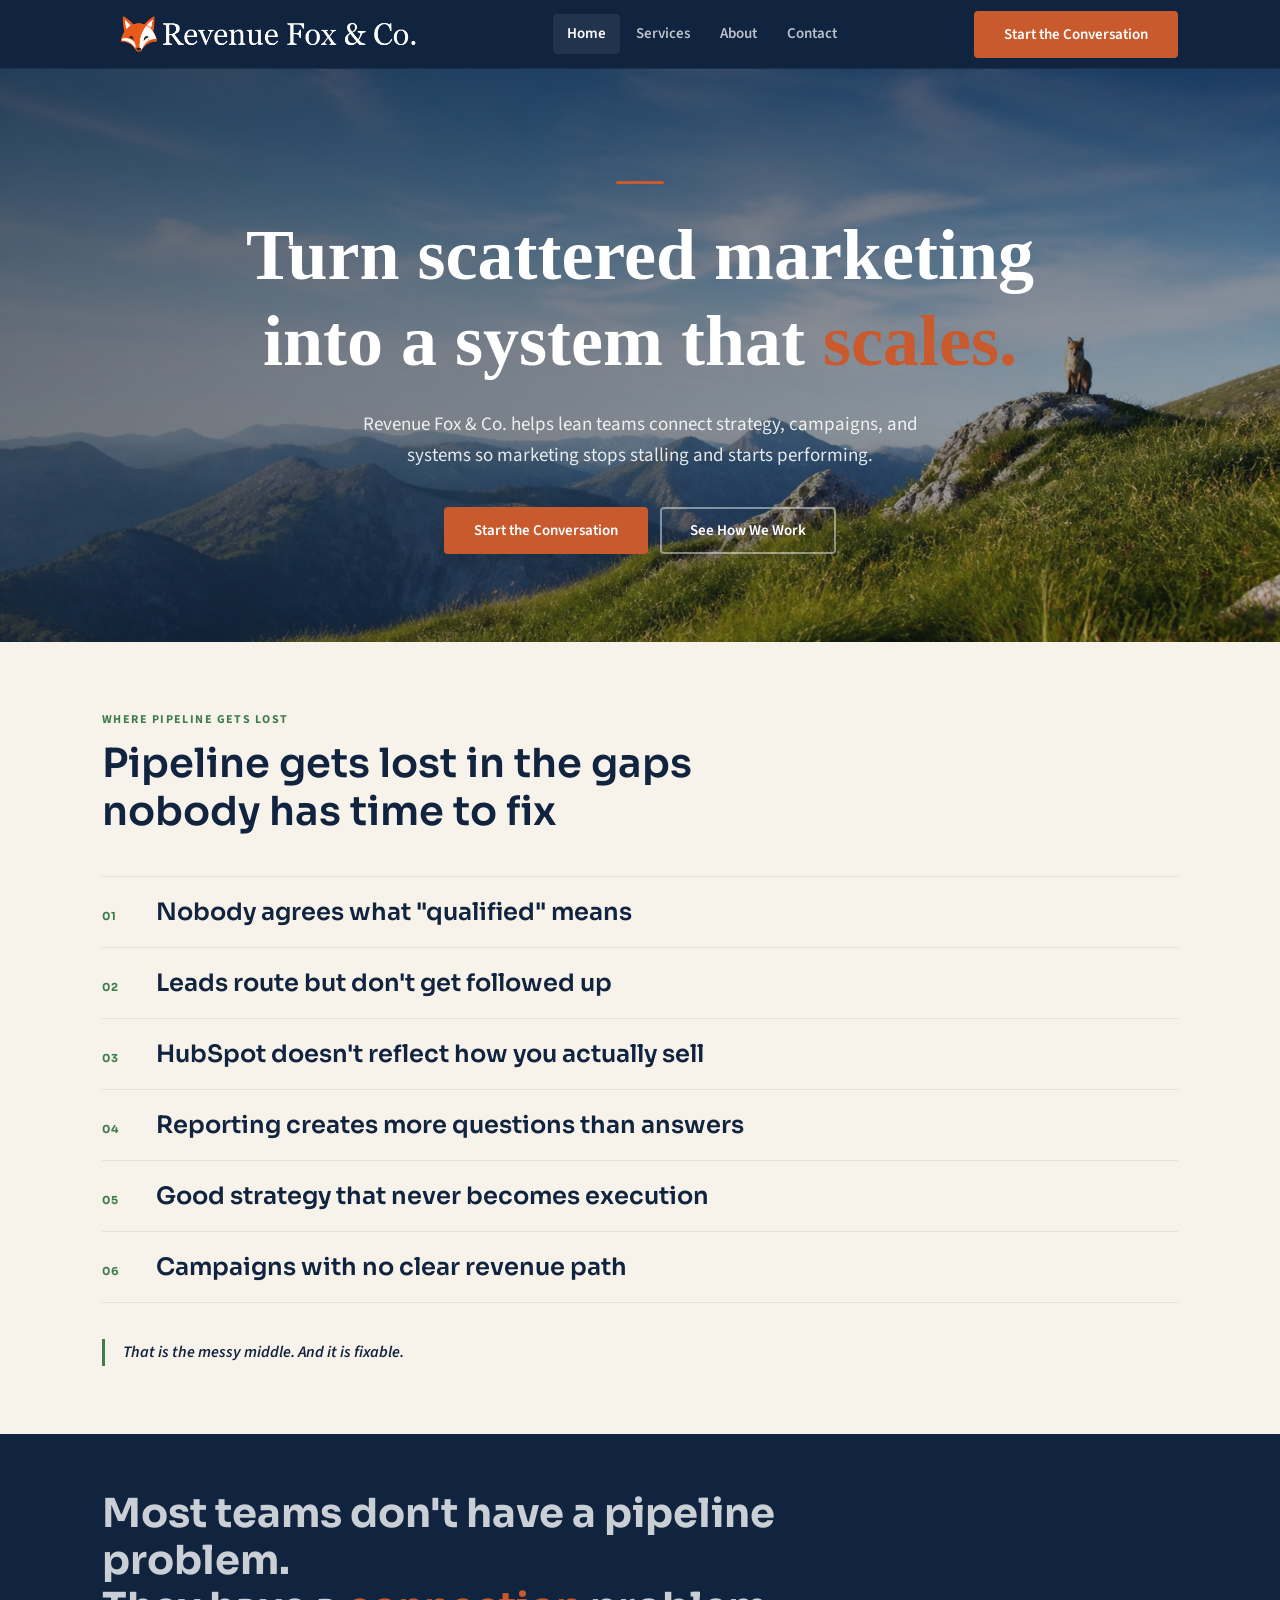
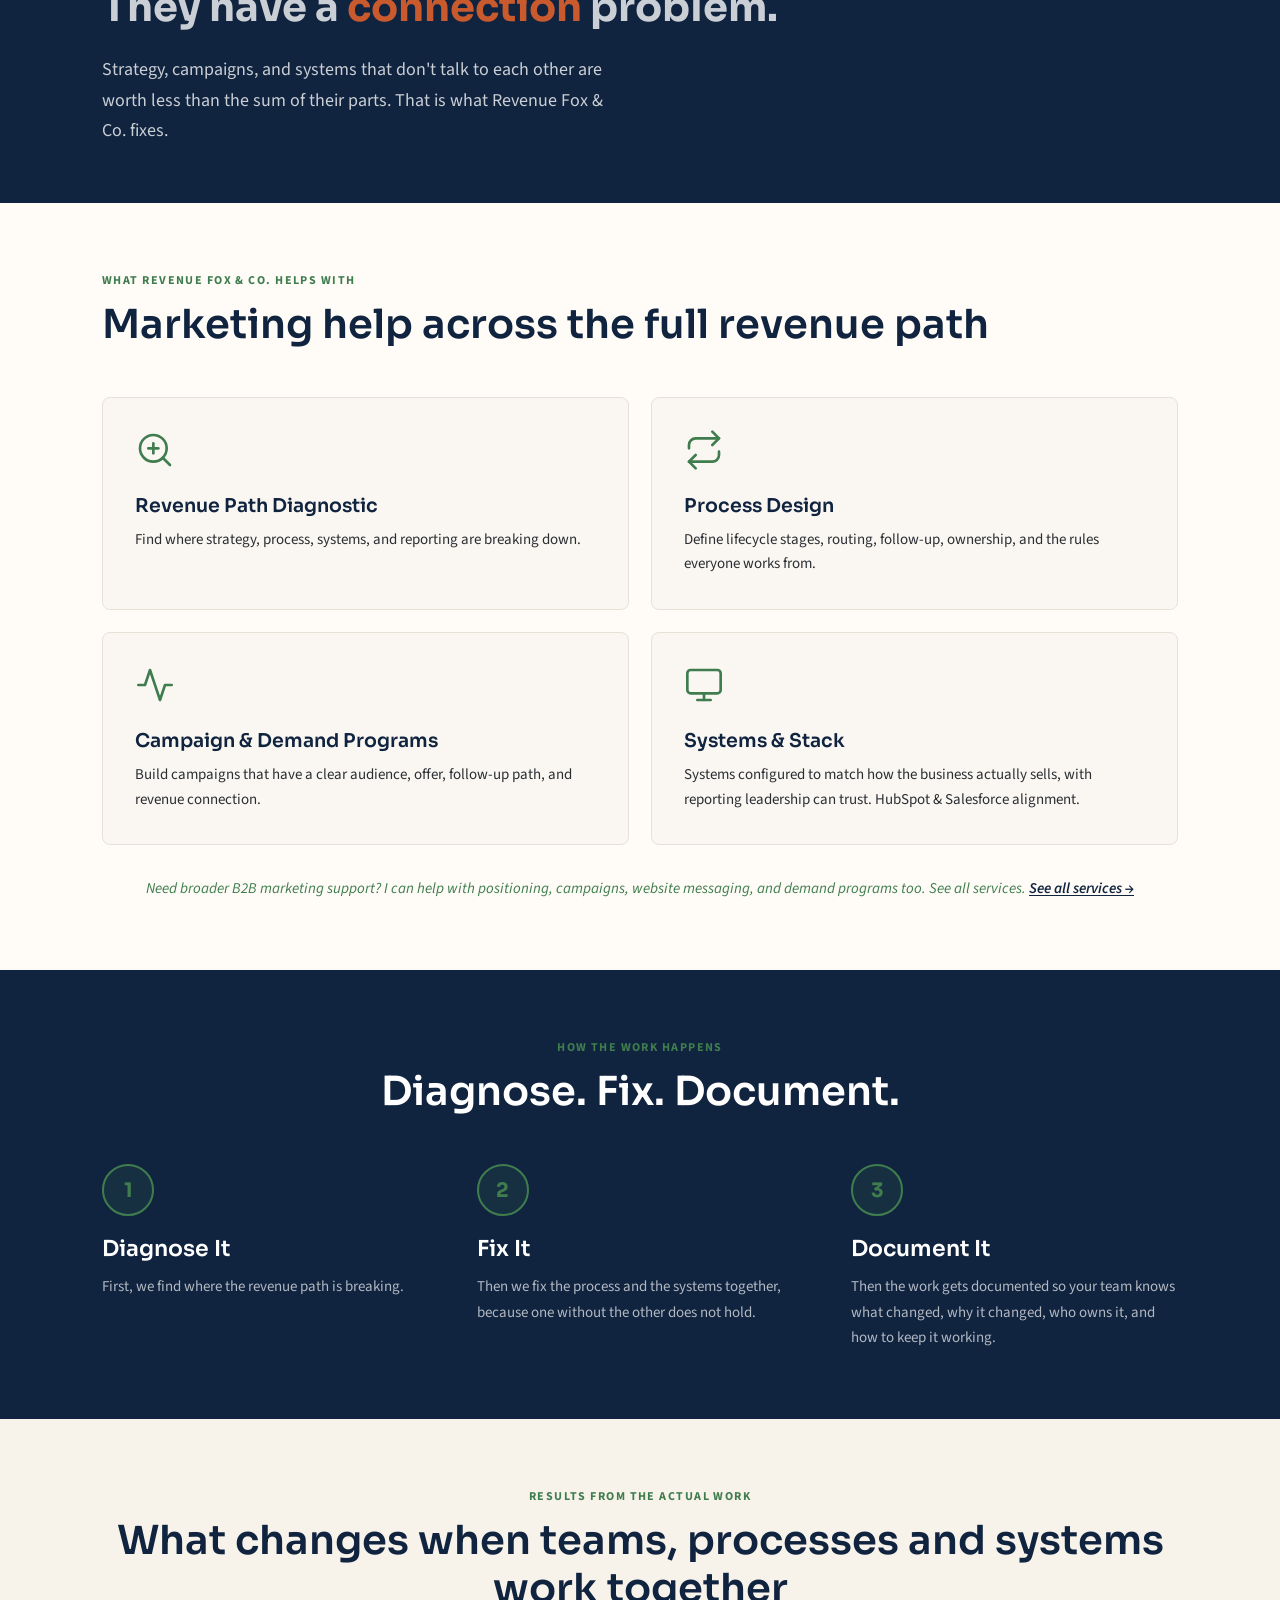
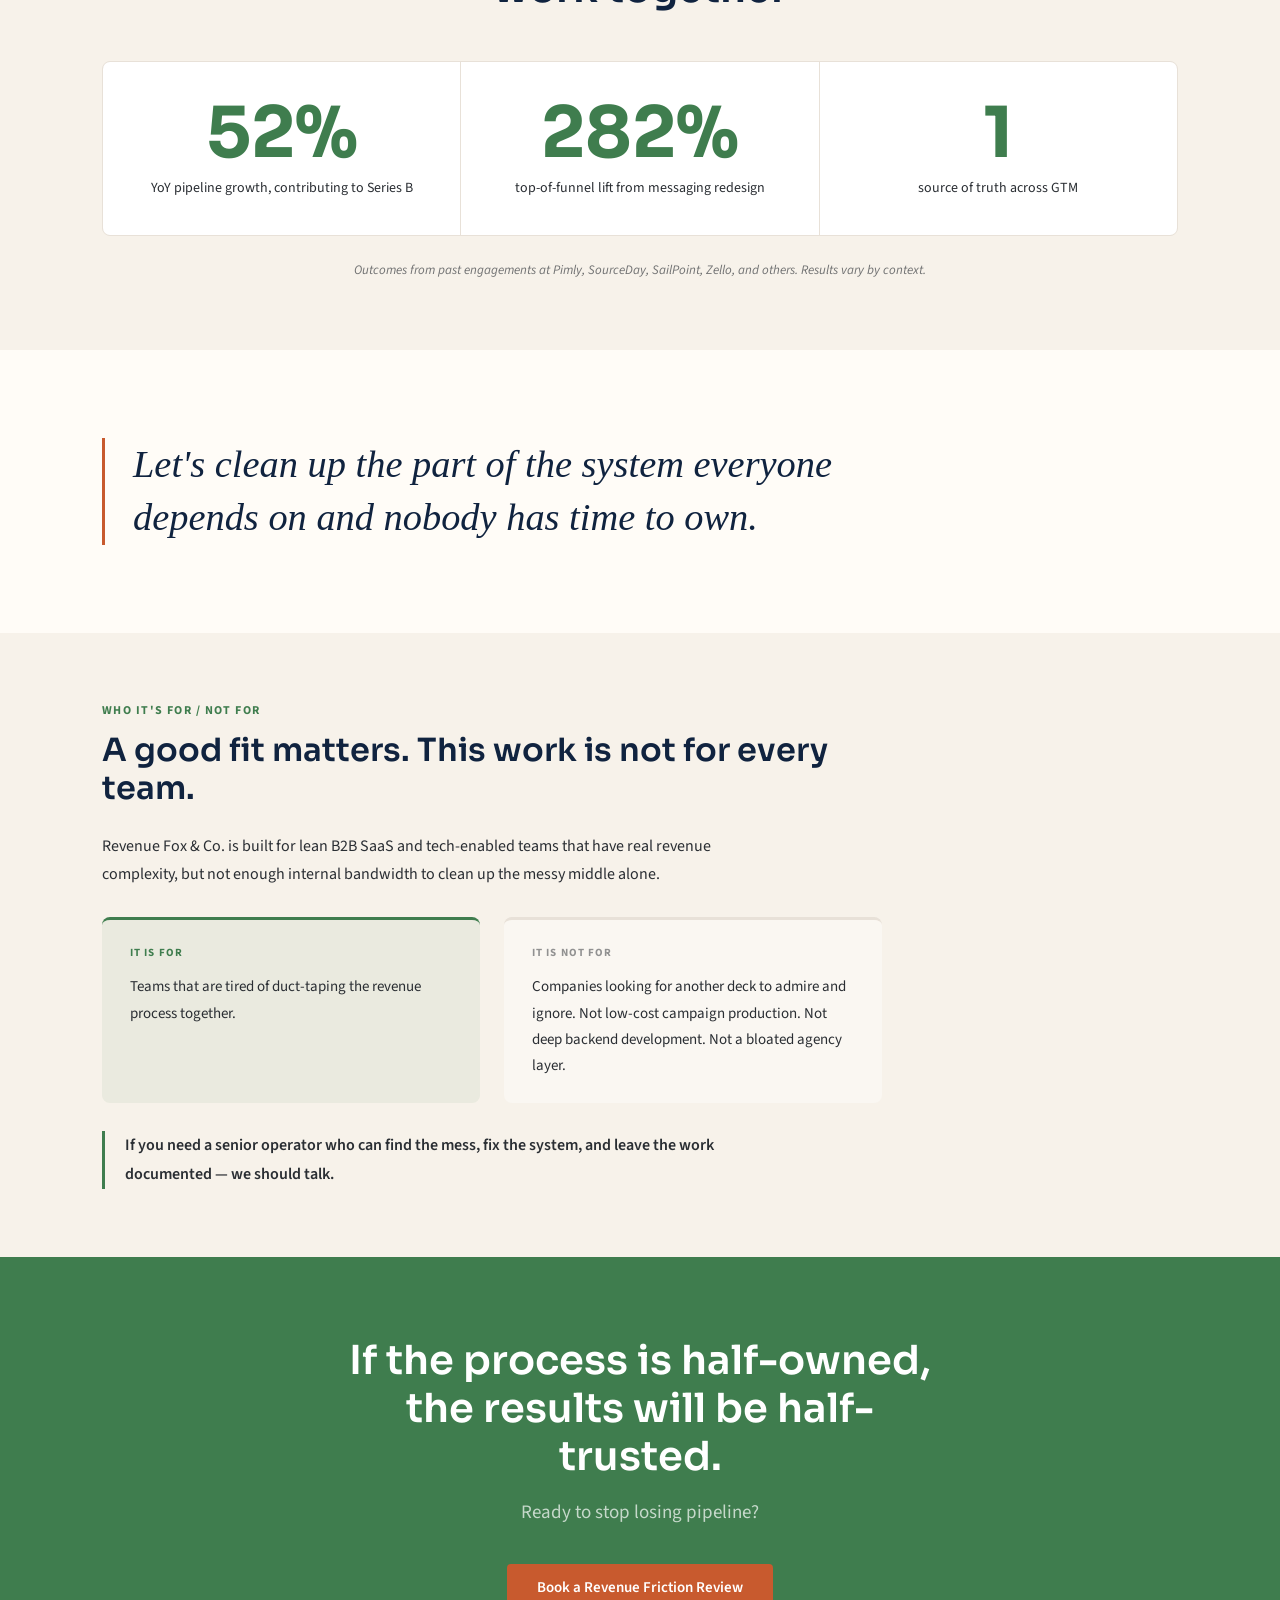
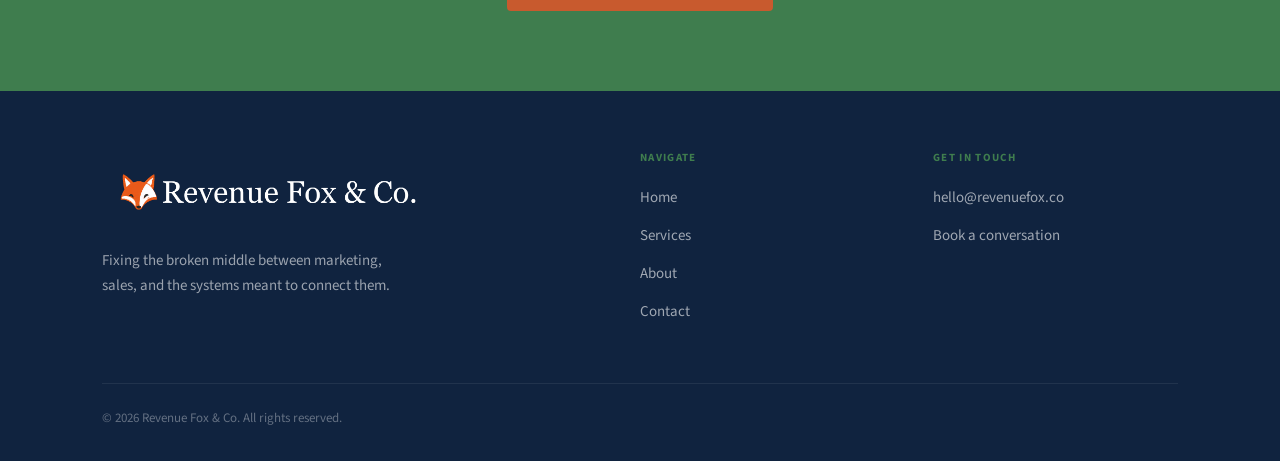
==== commit ee3f4305: "Checkpoint — homepage, services, about updates complete" ====
--- a/index.html
+++ b/index.html
@@ -95,7 +95,7 @@
 
           <div class="btn-group" style="justify-content: center;">
             <a href="contact.html" class="btn btn-primary">Start the Conversation</a>
-            <a href="services.html" class="btn btn-secondary">See How We Work</a>
+            <a href="services.html" class="btn btn-secondary-light">See How We Work</a>
           </div>
 
         </div>
@@ -110,7 +110,7 @@
         <div style="max-width: 640px; margin-bottom: 40px;">
           <span class="label">Where pipeline gets lost</span>
           <h2 id="pain-heading" style="margin-top: 10px;">
-            Pipeline loss comes from the small gaps nobody has time to fix
+            Pipeline gets lost in the gaps nobody has time to fix
           </h2>
         </div>
 
@@ -185,7 +185,7 @@
               <line x1="8"  y1="11" x2="14" y2="11"/>
             </svg>
             <h3>Revenue Path Diagnostic</h3>
-            <p>Find where strategy, process, systems, and reporting are creating friction — and what to fix first.</p>
+            <p>Find where strategy, process, systems, and reporting are breaking down.</p>
           </article>
 
           <article class="service-preview-card">
@@ -199,7 +199,7 @@
               <path d="M21 13v2a4 4 0 0 1-4 4H3"/>
             </svg>
             <h3>Process Design</h3>
-            <p>Lead flow, handoffs, scoring, SLAs — the operational glue between marketing and sales.</p>
+            <p>Define lifecycle stages, routing, follow-up, ownership, and the rules everyone works from.</p>
           </article>
 
           <article class="service-preview-card">
@@ -210,7 +210,7 @@
               <polyline points="22 12 18 12 15 21 9 3 6 12 2 12"/>
             </svg>
             <h3>Campaign &amp; Demand Programs</h3>
-            <p>Demand generation, nurture, lifecycle, and ABM built around a clear revenue path.</p>
+            <p>Build campaigns that have a clear audience, offer, follow-up path, and revenue connection.</p>
           </article>
 
           <article class="service-preview-card">
@@ -229,7 +229,7 @@
         </div>
 
         <p class="services-flex-note">
-          Need broader support — content direction, sales enablement, or fractional marketing leadership? That work is in scope too.&nbsp;
+          Need broader B2B marketing support? I can help with positioning, campaigns, website messaging, and demand programs too. See all services.
           <a href="services.html">See all services &rarr;</a>
         </p>
 
@@ -317,7 +317,7 @@
 
 
     <!-- ── WHO IT'S FOR ──────────────────────────────────────── -->
-    <section class="section bg-ivory" aria-labelledby="fit-heading">
+    <section class="section bg-sand" aria-labelledby="fit-heading">
       <div class="container">
         <div class="who-its-for-inner">
 
--- a/assets/css/styles.css
+++ b/assets/css/styles.css
@@ -1013,13 +1013,33 @@
 
 /* Light-background hero variant (used on homepage) */
 .hero-light {
-  background-color: var(--warm-ivory);
-}
-.hero-light h1   { color: var(--midnight-ink); }
-.hero-light .lead { color: var(--graphite); }
+  background-color: #0d1e2e; /* fallback while image loads */
+  background-image: url('../../images/hero-fox.jpg');
+  background-size: cover;
+  background-position: center 38%;
+}
+.hero-light::before {
+  content: '';
+  position: absolute;
+  inset: 0;
+  background: linear-gradient(
+    155deg,
+    rgba(8, 20, 40, 0.68) 0%,
+    rgba(8, 20, 40, 0.48) 50%,
+    rgba(8, 20, 40, 0.18) 100%
+  );
+  z-index: 0;
+}
+.hero-light .container {
+  position: relative;
+  z-index: 1;
+}
+.hero-light h1    { color: #ffffff; }
+.hero-light .lead { color: rgba(255, 255, 255, 0.88); }
+.hero-light .hero-fox-mark { display: none; } /* real fox photo in use */
 .hero-light .hero-mini-stats {
-  border-top-color: var(--pale-stone);
-  color: rgba(42,46,51,0.45);
+  border-top-color: rgba(255,255,255,0.2);
+  color: rgba(255,255,255,0.55);
 }
 
 /* Fox Rust accent rule above H1 */
@@ -1169,7 +1189,79 @@
 }
 
 /* ============================================================
-   22. EDITORIAL PULL QUOTE
+   22. OFFERING CARDS (Services page)
+   ============================================================ */
+.offering-grid {
+  display: grid;
+  grid-template-columns: repeat(3, 1fr);
+  gap: 24px;
+  margin-top: 40px;
+}
+.offering-card {
+  background: var(--porcelain);
+  border: 1px solid var(--pale-stone);
+  border-radius: var(--radius-md);
+  padding: 32px;
+  display: flex;
+  flex-direction: column;
+}
+.offering-card h3 {
+  font-size: 20px;
+  font-weight: 700;
+  color: var(--midnight-ink);
+  margin-bottom: 10px;
+  line-height: 1.3;
+}
+.offering-price {
+  font-size: 15px;
+  font-weight: 700;
+  color: var(--fox-rust);
+  margin-bottom: 2px;
+}
+.offering-duration {
+  font-size: 13px;
+  color: var(--graphite);
+  opacity: 0.60;
+  margin-bottom: 16px;
+}
+.offering-card .service-for {
+  font-size: 14px;
+  color: var(--graphite);
+  line-height: 1.65;
+  margin-bottom: 20px;
+  flex-grow: 1;
+}
+.offering-card .deliverables-label {
+  font-size: 11px;
+  font-weight: 700;
+  letter-spacing: 0.08em;
+  text-transform: uppercase;
+  color: var(--bold-green);
+  display: block;
+  margin-bottom: 12px;
+  border-top: 1px solid var(--pale-stone);
+  padding-top: 16px;
+}
+.offering-card ul {
+  list-style: none;
+  padding: 0;
+  margin: 0;
+  display: flex;
+  flex-direction: column;
+  gap: 9px;
+}
+.offering-card li {
+  display: flex;
+  gap: 10px;
+  align-items: flex-start;
+  font-size: 14px;
+  color: var(--graphite);
+  line-height: 1.5;
+}
+.offering-card .check { flex-shrink: 0; margin-top: 2px; color: var(--bold-green); }
+
+/* ============================================================
+   23. EDITORIAL PULL QUOTE
    ============================================================ */
 .editorial-quote-section {
   padding-block: clamp(56px, 7vw, 88px);
@@ -1217,6 +1309,7 @@
 
   .hero { padding-block: 64px 52px; }
 
+  .offering-grid        { grid-template-columns: 1fr; }
   .who-split            { grid-template-columns: 1fr; }
   .symptom-list li      { gap: 16px; }
   .symptom-text         { font-size: 17px; }
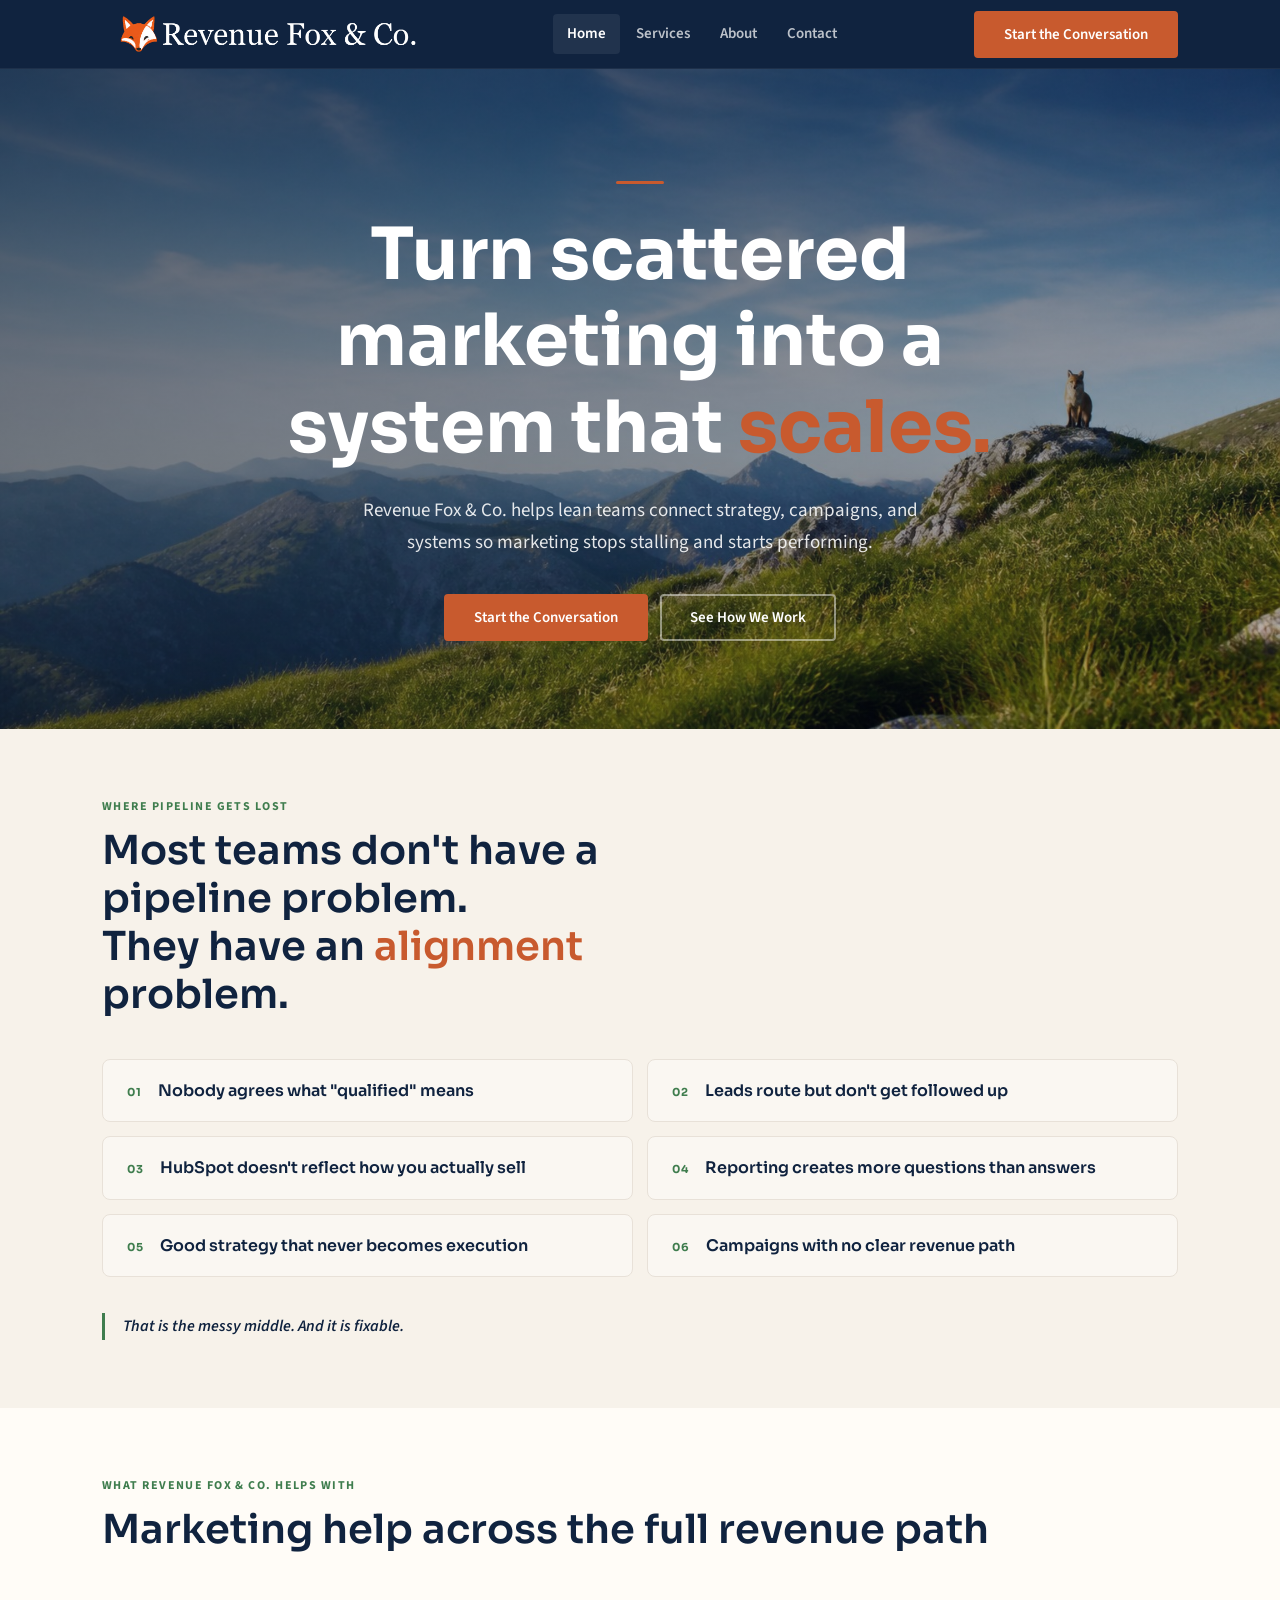
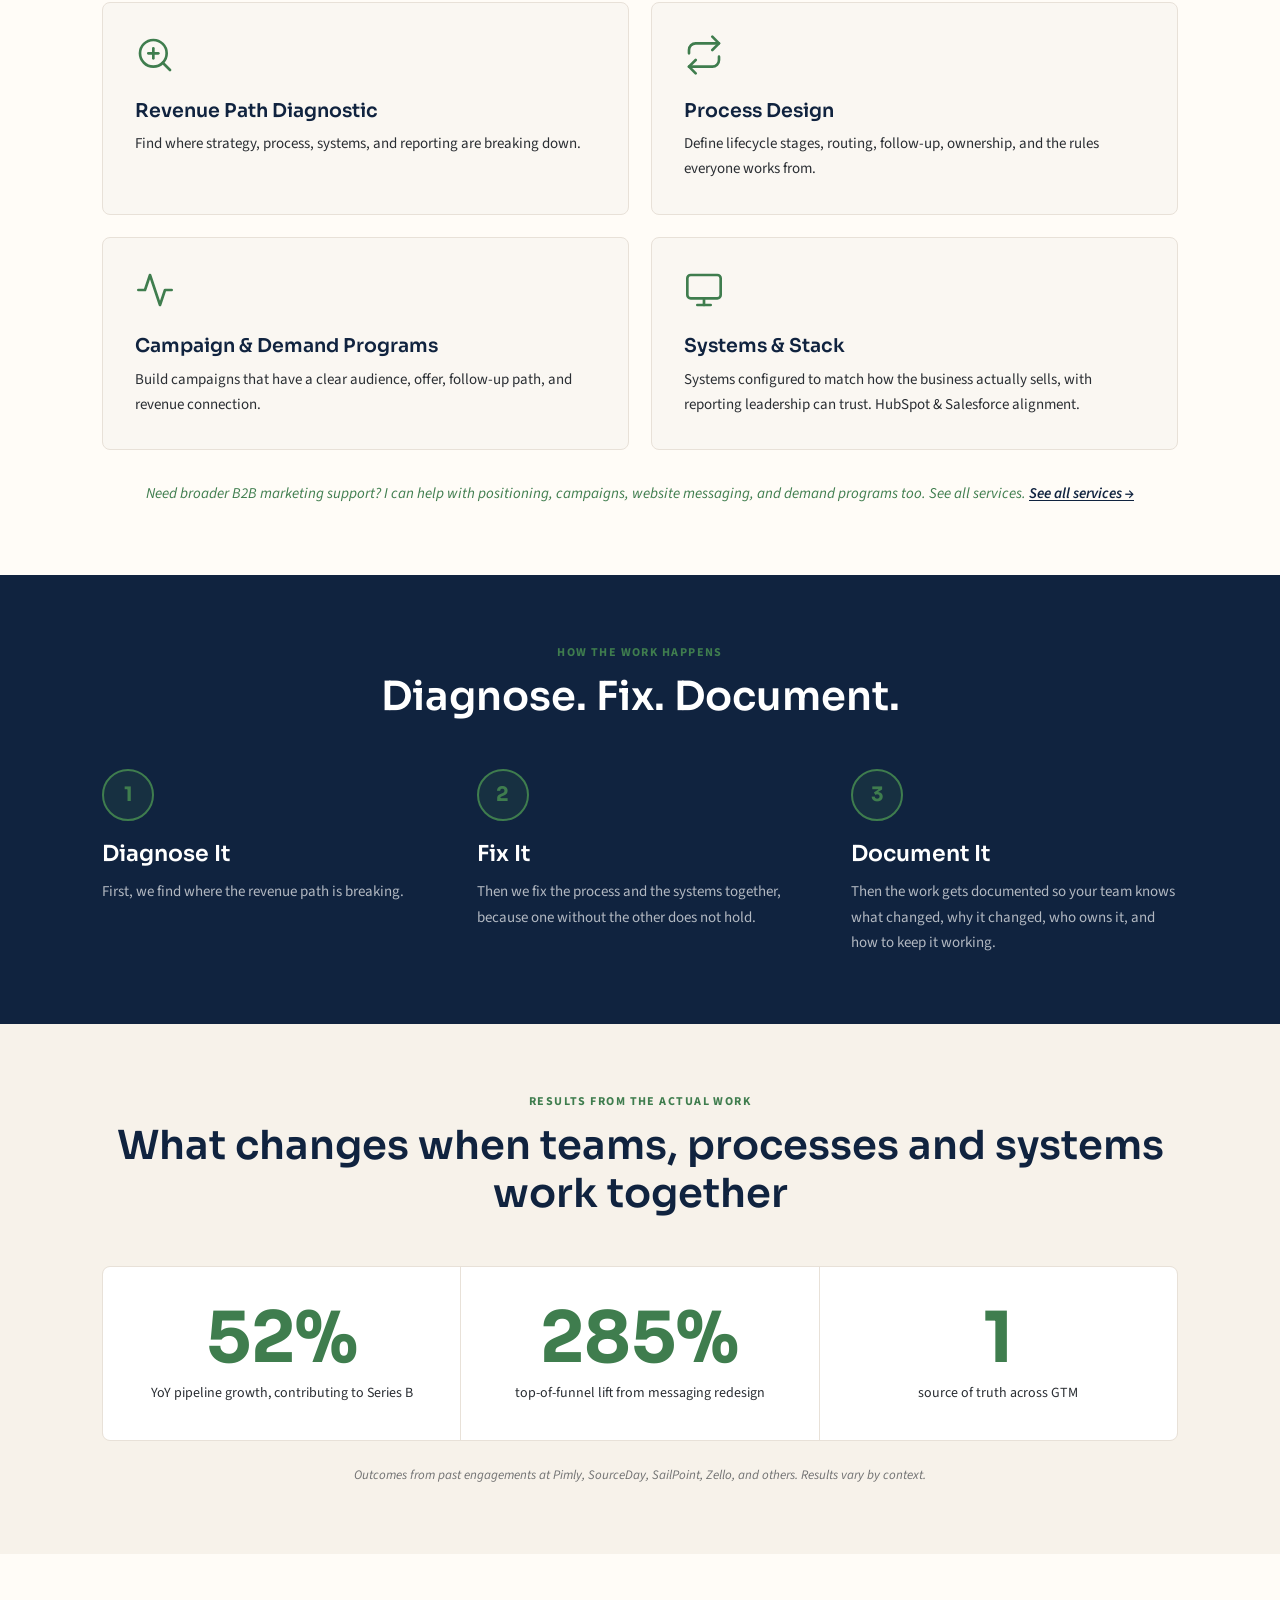
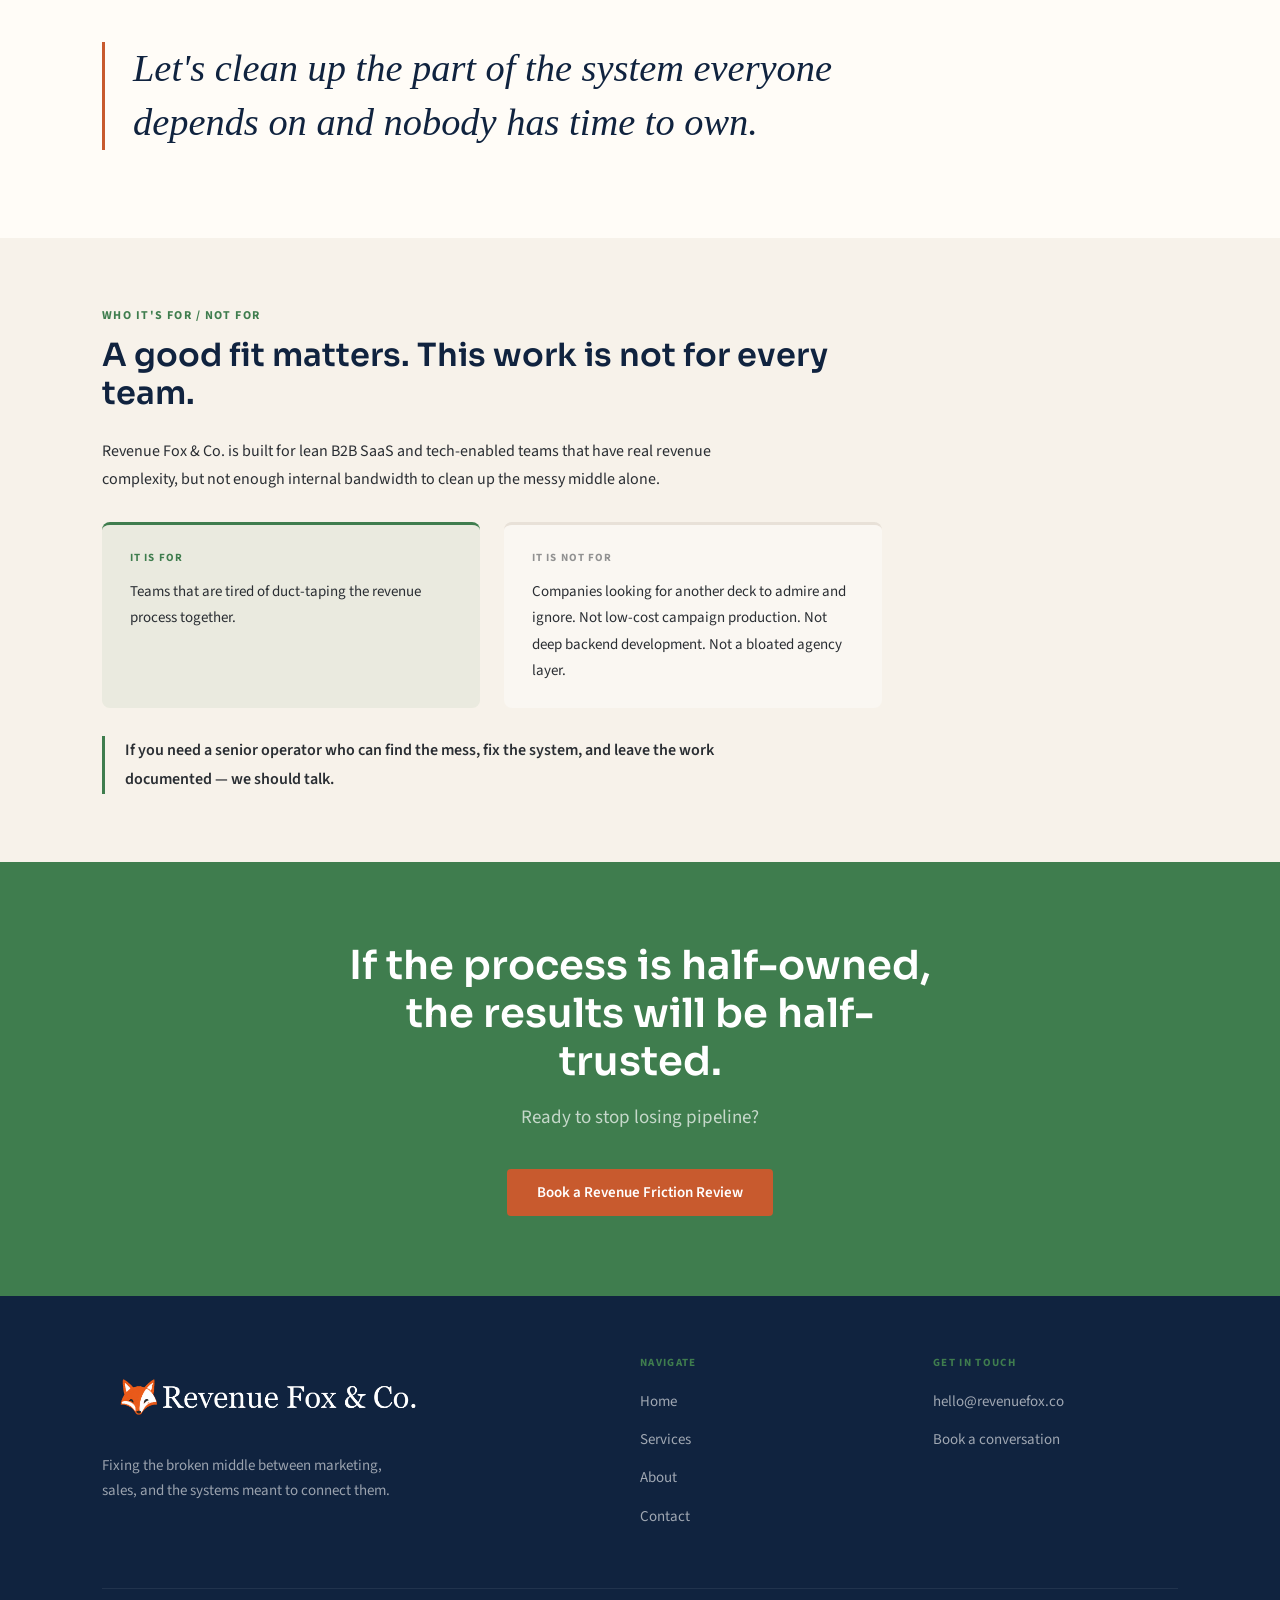
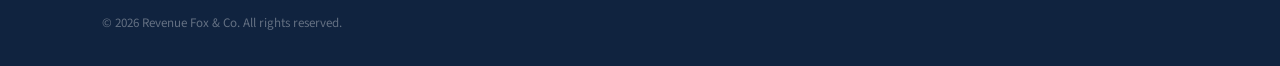
==== commit 6cc51f1e: "Checkpoint — all four pages updated, copy and design revisions complete" ====
--- a/index.html
+++ b/index.html
@@ -85,7 +85,7 @@
 
           <div class="hero-rule" style="margin-inline: auto;" aria-hidden="true"></div>
 
-          <h1 id="hero-heading" style="font-family: Georgia, 'Times New Roman', serif;">
+          <h1 id="hero-heading">
             Turn scattered marketing into a system that <span style="color: var(--fox-rust);">scales.</span>
           </h1>
 
@@ -110,36 +110,36 @@
         <div style="max-width: 640px; margin-bottom: 40px;">
           <span class="label">Where pipeline gets lost</span>
           <h2 id="pain-heading" style="margin-top: 10px;">
-            Pipeline gets lost in the gaps nobody has time to fix
+            Most teams don't have a pipeline problem.<br>They have an <span style="color: var(--fox-rust);">alignment</span> problem.
           </h2>
         </div>
 
-        <ol class="symptom-list" role="list">
-          <li>
+        <div class="symptom-grid" role="list">
+          <div class="symptom-card" role="listitem">
             <span class="symptom-num">01</span>
             <span class="symptom-text">Nobody agrees what "qualified" means</span>
-          </li>
-          <li>
+          </div>
+          <div class="symptom-card" role="listitem">
             <span class="symptom-num">02</span>
             <span class="symptom-text">Leads route but don't get followed up</span>
-          </li>
-          <li>
+          </div>
+          <div class="symptom-card" role="listitem">
             <span class="symptom-num">03</span>
             <span class="symptom-text">HubSpot doesn't reflect how you actually sell</span>
-          </li>
-          <li>
+          </div>
+          <div class="symptom-card" role="listitem">
             <span class="symptom-num">04</span>
             <span class="symptom-text">Reporting creates more questions than answers</span>
-          </li>
-          <li>
+          </div>
+          <div class="symptom-card" role="listitem">
             <span class="symptom-num">05</span>
             <span class="symptom-text">Good strategy that never becomes execution</span>
-          </li>
-          <li>
+          </div>
+          <div class="symptom-card" role="listitem">
             <span class="symptom-num">06</span>
             <span class="symptom-text">Campaigns with no clear revenue path</span>
-          </li>
-        </ol>
+          </div>
+        </div>
 
         <p class="pain-kicker" style="margin-top: 36px;">
           That is the messy middle. And it is fixable.
@@ -149,18 +149,6 @@
     </section>
 
 
-    <!-- ── STATEMENT MOMENT ─────────────────────────────────── -->
-    <section class="statement-section bg-midnight text-on-dark" aria-label="Core belief">
-      <div class="container">
-        <p class="statement-quote">
-          Most teams don't have a pipeline problem.<br>
-          They have a <em>connection</em> problem.
-        </p>
-        <p class="statement-sub">
-          Strategy, campaigns, and systems that don't talk to each other are worth less than the sum of their parts. That is what Revenue Fox &amp; Co. fixes.
-        </p>
-      </div>
-    </section>
 
 
     <!-- ── SERVICES PREVIEW ───────────────────────────────────── -->
--- a/assets/css/styles.css
+++ b/assets/css/styles.css
@@ -983,6 +983,33 @@
 }
 .contact-info-block a:hover { color: var(--fox-rust); }
 
+/* Two-box contact layout on dark background */
+.contact-boxes {
+  display: grid;
+  grid-template-columns: 1fr 1fr;
+  gap: 24px;
+  max-width: 680px;
+  margin-inline: auto;
+  margin-bottom: 36px;
+}
+.contact-boxes-note {
+  max-width: 580px;
+  margin-inline: auto;
+  font-size: 16px;
+  color: rgba(255, 255, 255, 0.75);
+  line-height: 1.75;
+  text-align: center;
+}
+.bg-midnight .contact-info-block {
+  background: rgba(255, 255, 255, 0.06);
+  border: 1px solid rgba(255, 255, 255, 0.12);
+  text-align: left;
+}
+.bg-midnight .contact-info-block h3 { color: #ffffff; }
+.bg-midnight .contact-info-block p  { color: rgba(255, 255, 255, 0.70); }
+.bg-midnight .contact-info-block a  { color: var(--warm-ivory); }
+.bg-midnight .contact-info-block a:hover { color: #ffffff; }
+
 .contact-reassurance {
   padding: 20px;
   border-left: 3px solid var(--bold-green);
@@ -1068,18 +1095,20 @@
 /* ============================================================
    19. SYMPTOM LIST (replaces problem card grid)
    ============================================================ */
-.symptom-list {
-  list-style: none;
-  border-top: 1px solid var(--pale-stone);
-  margin-top: 8px;
-}
-.symptom-list li {
-  display: flex;
-  align-items: baseline;
-  gap: 28px;
-  padding: 20px 0;
-  border-bottom: 1px solid var(--pale-stone);
-  transition: background-color var(--ease);
+.symptom-grid {
+  display: grid;
+  grid-template-columns: repeat(2, 1fr);
+  gap: 14px;
+  margin-bottom: 8px;
+}
+.symptom-card {
+  background: var(--porcelain);
+  border: 1px solid var(--pale-stone);
+  border-radius: var(--radius-md);
+  padding: 20px 24px;
+  display: flex;
+  align-items: flex-start;
+  gap: 16px;
 }
 .symptom-num {
   font-family: var(--font-heading);
@@ -1087,16 +1116,15 @@
   font-weight: 700;
   letter-spacing: 0.08em;
   color: var(--bold-green);
-  min-width: 26px;
   flex-shrink: 0;
   padding-top: 3px;
 }
 .symptom-text {
   font-family: var(--font-heading);
-  font-size: clamp(18px, 2.2vw, 24px);
+  font-size: 16px;
   font-weight: 600;
   color: var(--midnight-ink);
-  line-height: 1.25;
+  line-height: 1.35;
 }
 
 /* ============================================================
@@ -1311,8 +1339,8 @@
 
   .offering-grid        { grid-template-columns: 1fr; }
   .who-split            { grid-template-columns: 1fr; }
-  .symptom-list li      { gap: 16px; }
-  .symptom-text         { font-size: 17px; }
+  .symptom-grid         { grid-template-columns: 1fr; }
+  .symptom-text         { font-size: 15px; }
   .statement-section    { padding-block: 72px; }
   .problem-grid         { grid-template-columns: 1fr; gap: 14px; }
   .services-preview-grid{ grid-template-columns: 1fr; }
@@ -1320,6 +1348,7 @@
   .process-steps::before{ display: none; }
   .proof-stats          { grid-template-columns: 1fr; }
   .fit-grid             { grid-template-columns: 1fr; }
+  .contact-boxes        { grid-template-columns: 1fr; }
   .contact-layout       { grid-template-columns: 1fr; }
   .contact-sidebar      { position: static; }
   .form-row             { grid-template-columns: 1fr; }
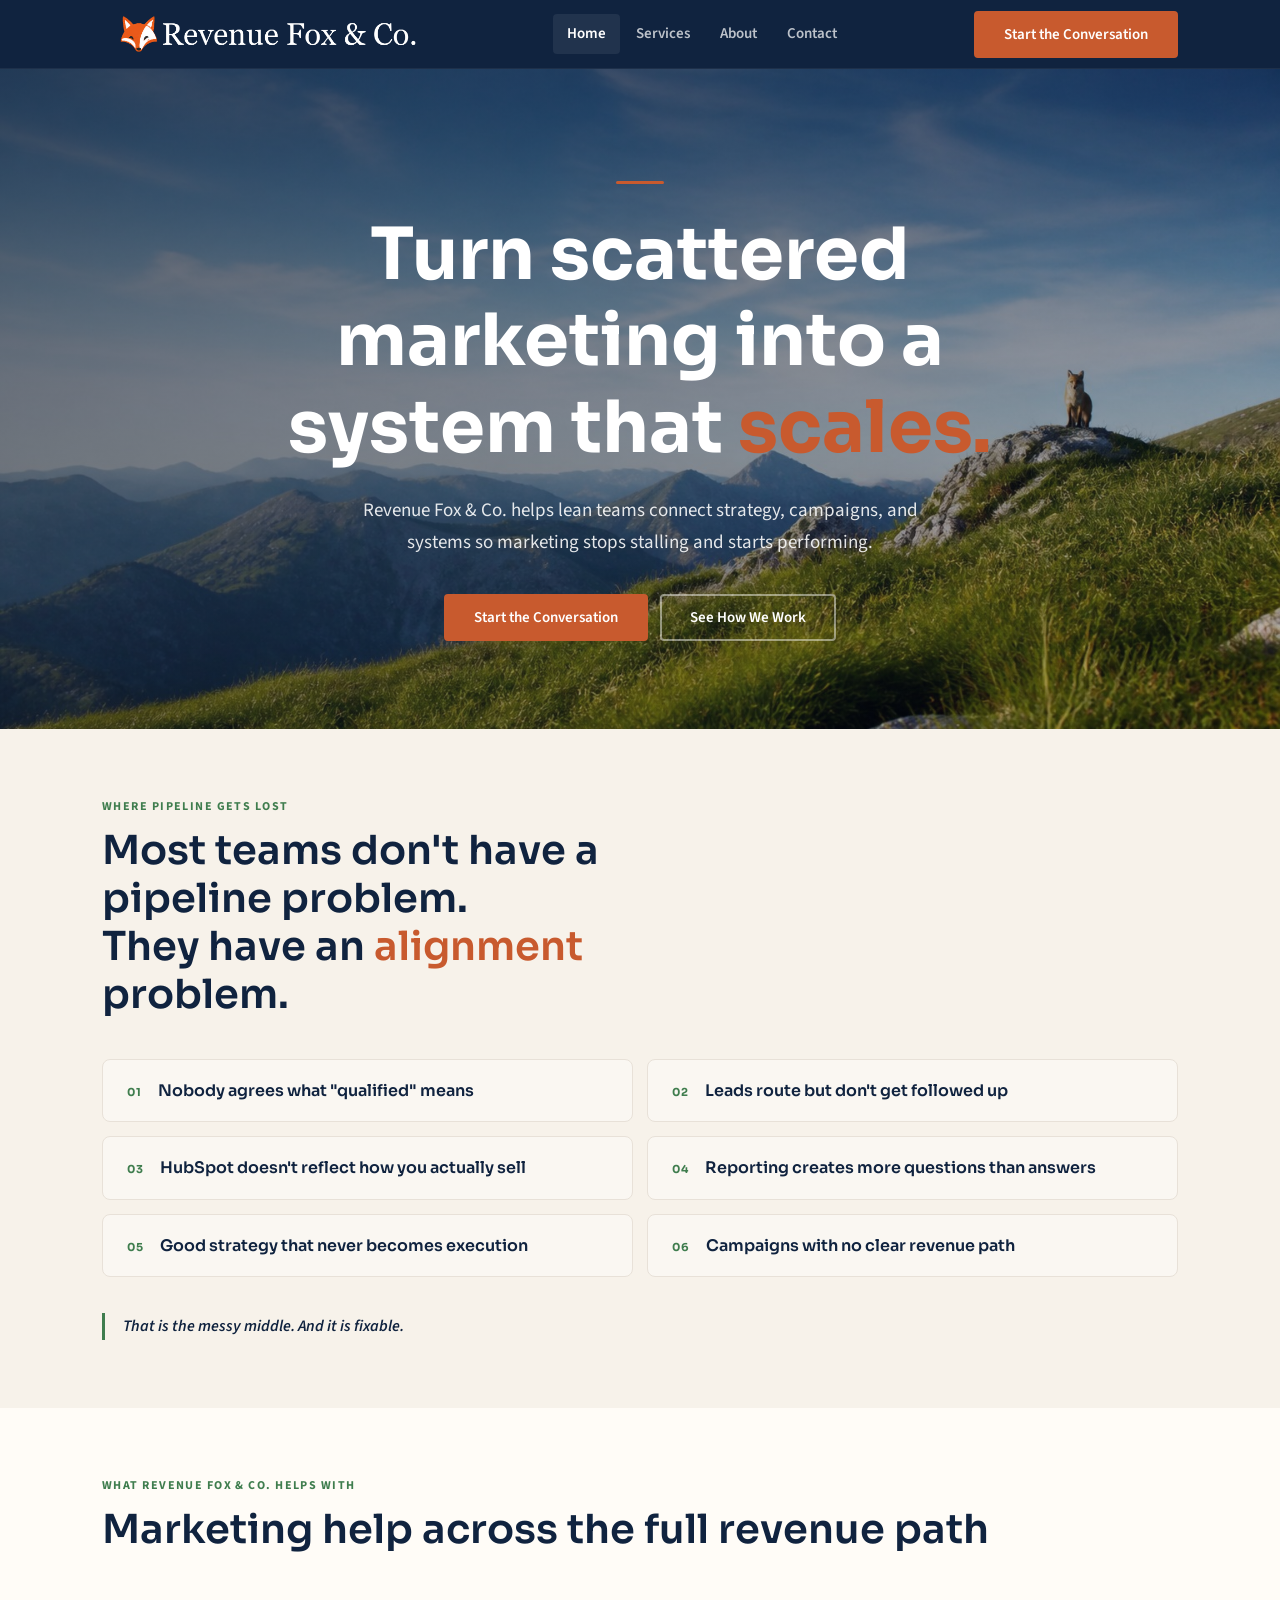
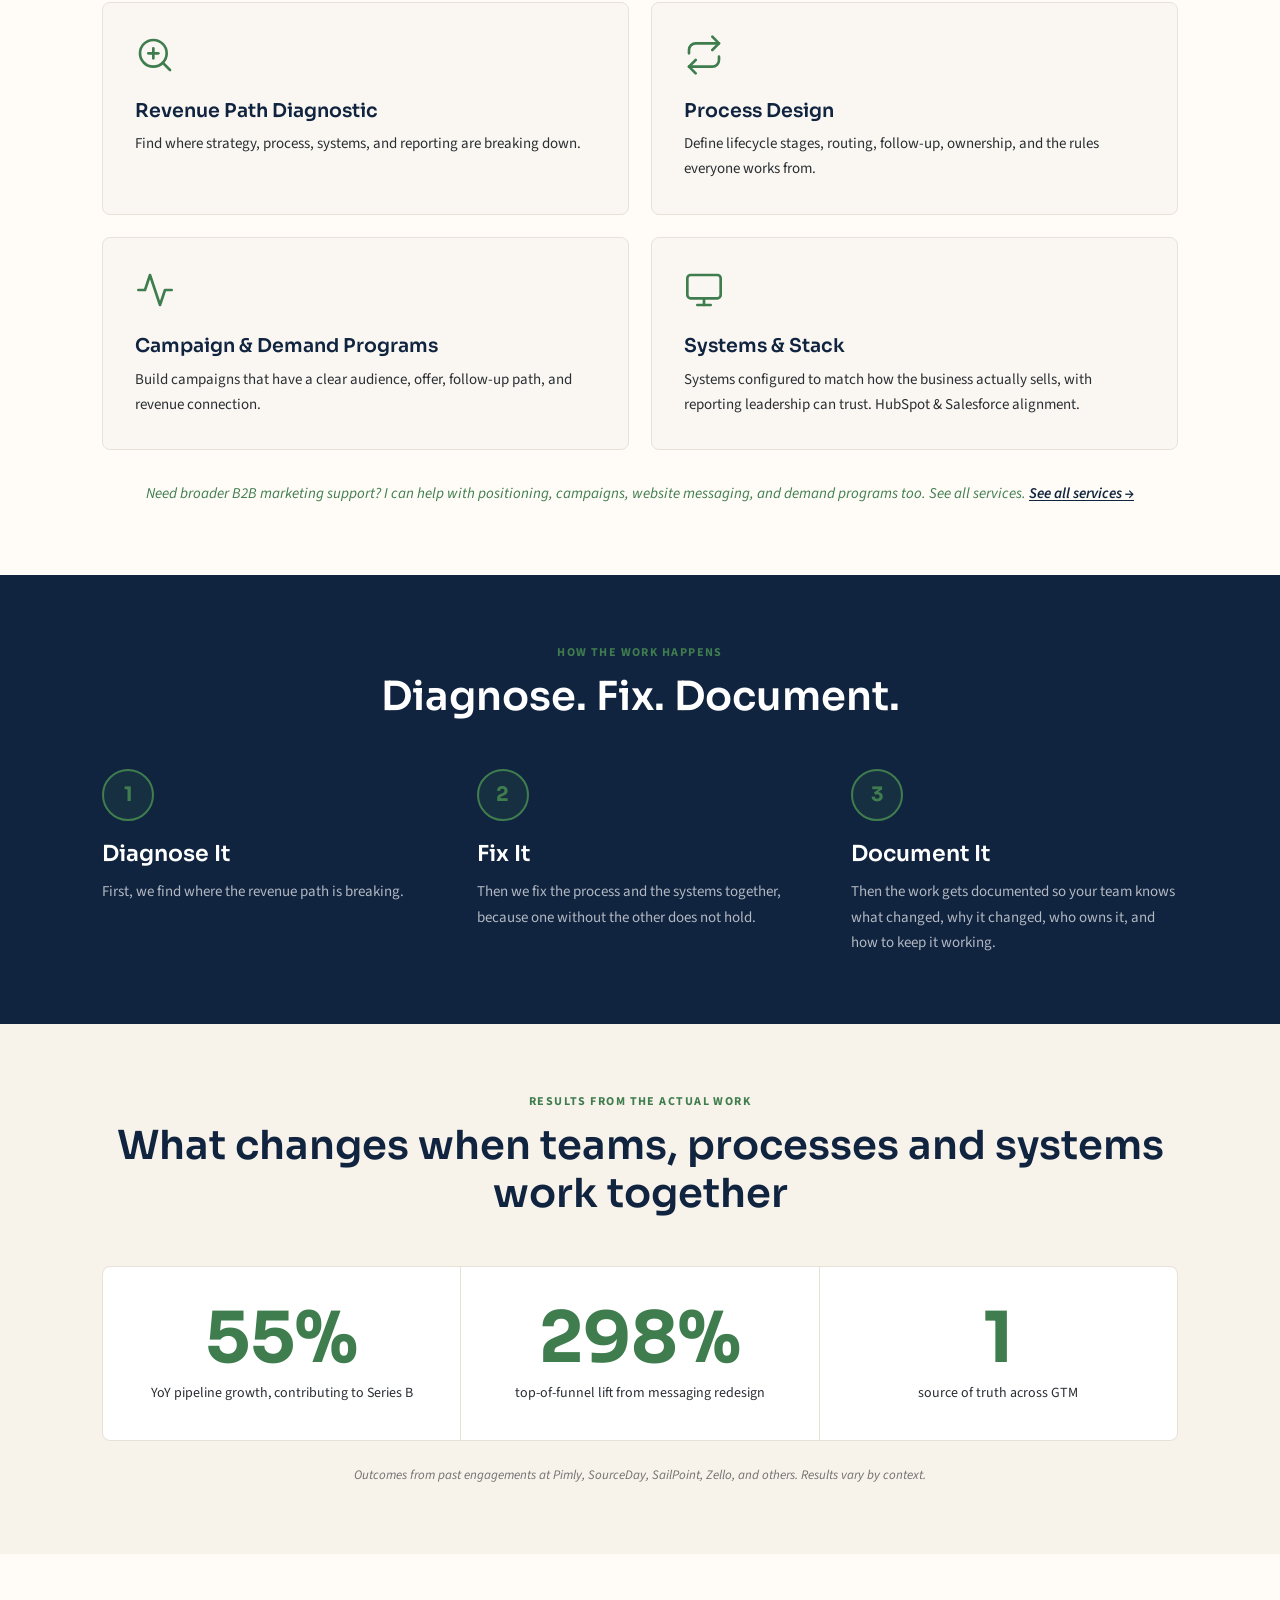
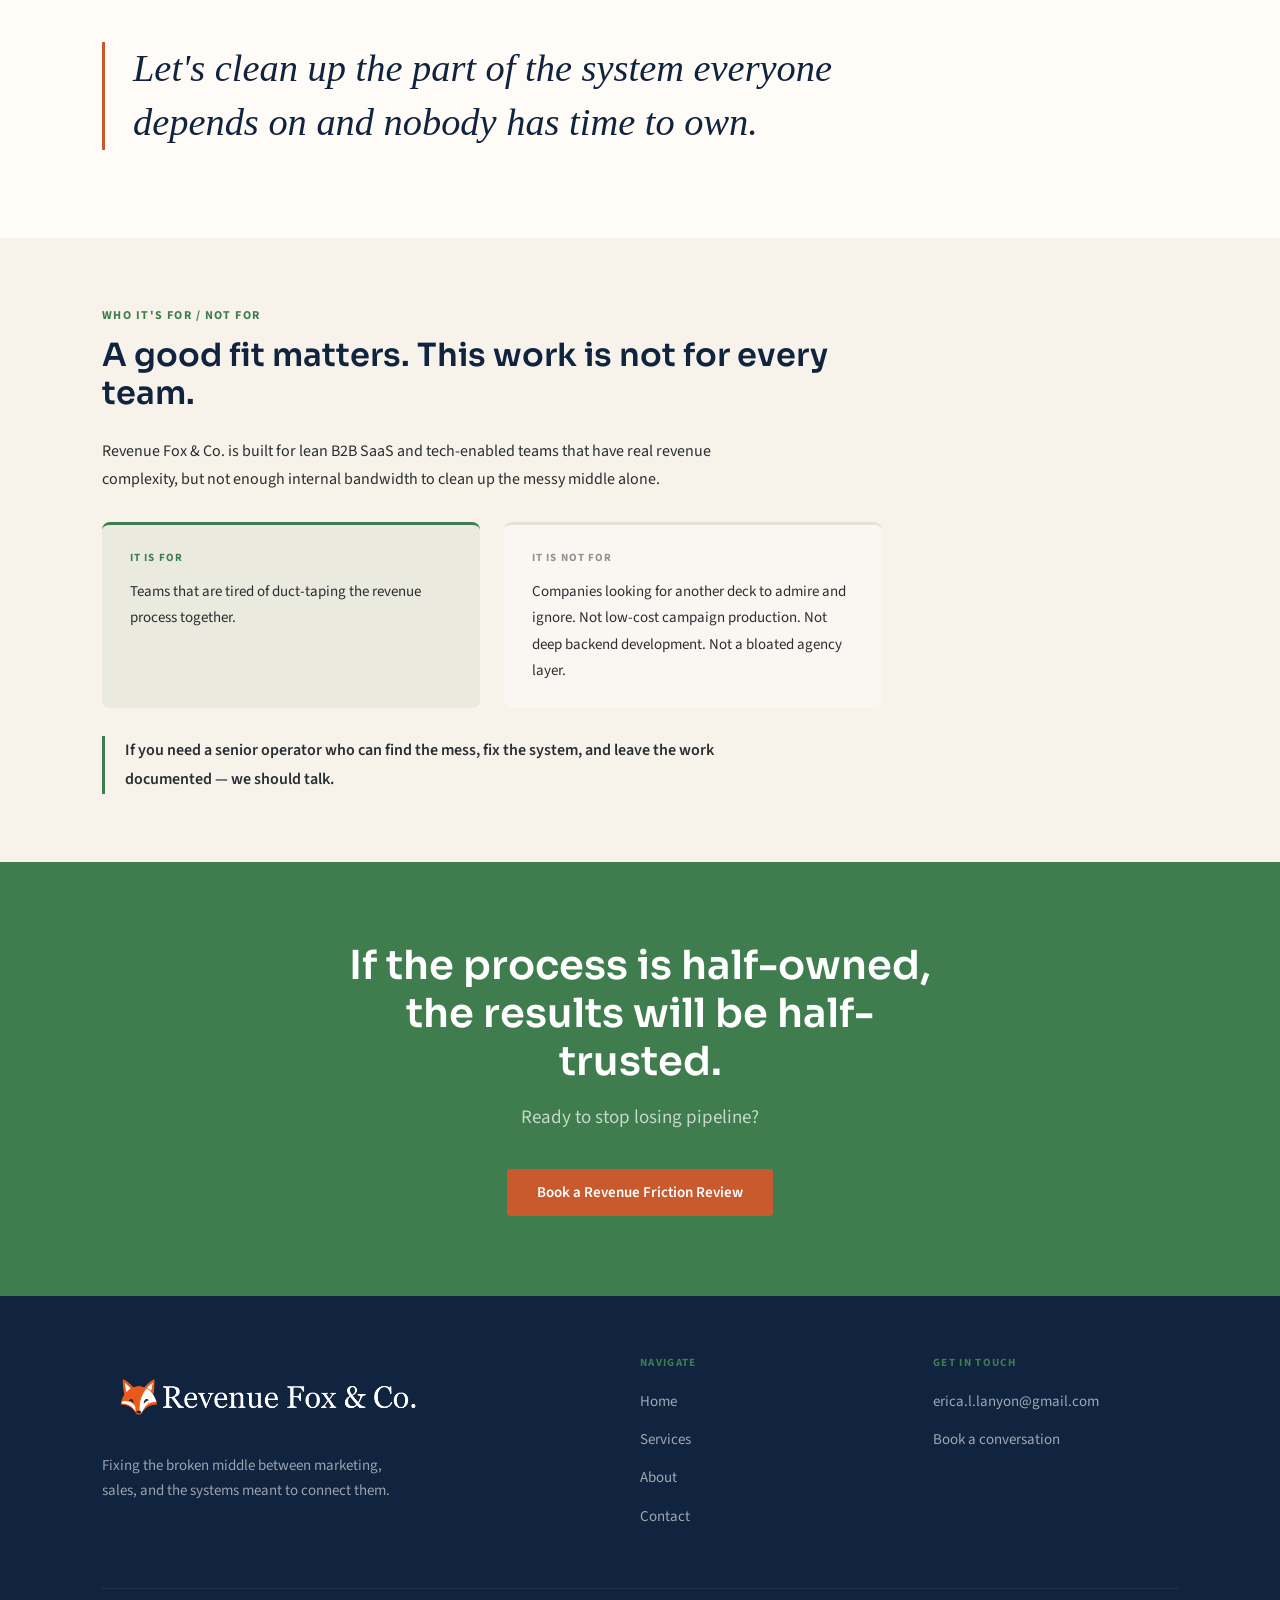
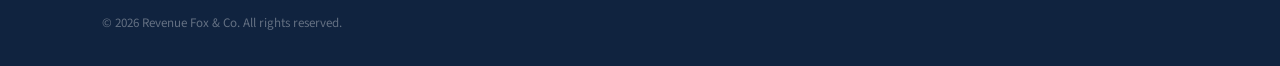
==== commit 1e71580f: "Update file paths" ====
--- a/index.html
+++ b/index.html
@@ -18,14 +18,14 @@
   <!-- TODO: Create a 1200×630 Open Graph image and place it at images/og-image.png -->
 
   <!-- Favicon -->
-  <link rel="icon" type="image/png" href="images/icon-fox.png">
+  <link rel="icon" type="image/png" href="/images/icon-fox.png">
 
   <!-- Google Fonts -->
   <link rel="preconnect" href="https://fonts.googleapis.com">
   <link rel="preconnect" href="https://fonts.gstatic.com" crossorigin>
   <link href="https://fonts.googleapis.com/css2?family=Sora:wght@400;600;700&family=Source+Sans+3:ital,wght@0,400;0,600;0,700;1,400&display=swap" rel="stylesheet">
 
-  <link rel="stylesheet" href="assets/css/styles.css">
+  <link rel="stylesheet" href="/assets/css/styles.css">
 </head>
 <body>
 
@@ -39,7 +39,7 @@
       <nav class="nav-inner" aria-label="Main navigation">
 
         <a class="nav-logo" href="index.html" aria-label="Revenue Fox & Co. — go to home page">
-          <img src="images/logo-white.png" alt="Revenue Fox & Co." width="160" height="40">
+          <img src="/images/logo-white.png" alt="Revenue Fox & Co." width="160" height="40">
         </a>
 
         <ul class="nav-links" role="list">
@@ -50,7 +50,7 @@
         </ul>
 
         <div class="nav-right">
-          <a href="contact.html" class="btn btn-primary">Start the Conversation</a>
+          <a href="https://calendly.com/erica-l-lanyon/30min" target="_blank" rel="noopener noreferrer" class="btn btn-primary">Start the Conversation</a>
           <button class="nav-toggle"
                   aria-label="Open navigation menu"
                   aria-expanded="false"
@@ -67,7 +67,7 @@
       <a href="services.html">Services</a>
       <a href="about.html">About</a>
       <a href="contact.html">Contact</a>
-      <a href="contact.html" class="btn btn-primary">Start the Conversation</a>
+      <a href="https://calendly.com/erica-l-lanyon/30min" target="_blank" rel="noopener noreferrer" class="btn btn-primary">Start the Conversation</a>
     </nav>
   </header>
 
@@ -79,7 +79,7 @@
 
     <!-- ── HERO ─────────────────────────────────────────────── -->
     <section class="hero hero-light" aria-labelledby="hero-heading">
-      <img src="images/icon-fox.png" class="hero-fox-mark" aria-hidden="true" alt="">
+      <img src="/images/icon-fox.png" class="hero-fox-mark" aria-hidden="true" alt="">
       <div class="container">
         <div style="max-width: 820px; text-align: center; margin-inline: auto;">
 
@@ -94,7 +94,7 @@
           </p>
 
           <div class="btn-group" style="justify-content: center;">
-            <a href="contact.html" class="btn btn-primary">Start the Conversation</a>
+            <a href="https://calendly.com/erica-l-lanyon/30min" target="_blank" rel="noopener noreferrer" class="btn btn-primary">Start the Conversation</a>
             <a href="services.html" class="btn btn-secondary-light">See How We Work</a>
           </div>
 
@@ -362,7 +362,7 @@
         <div class="footer-brand">
           <div class="nav-logo">
             <a href="index.html" aria-label="Revenue Fox & Co. — Home">
-              <img src="images/logo-white.png" alt="Revenue Fox & Co." width="160" height="40">
+              <img src="/images/logo-white.png" alt="Revenue Fox & Co." width="160" height="40">
             </a>
           </div>
           <p>Fixing the broken middle between marketing, sales, and the systems meant to connect them.</p>
@@ -382,7 +382,7 @@
           <h4>Get in Touch</h4>
           <ul>
             <!-- TODO: Replace with your live email address -->
-            <li><a href="mailto:hello@revenuefox.co">hello@revenuefox.co</a></li>
+            <li><a href="mailto:erica.l.lanyon@gmail.com">erica.l.lanyon@gmail.com</a></li>
             <li><a href="contact.html">Book a conversation</a></li>
           </ul>
         </div>
@@ -396,6 +396,6 @@
     </div>
   </footer>
 
-  <script src="assets/js/main.js"></script>
+  <script src="/assets/js/main.js"></script>
 </body>
 </html>
--- a/assets/css/styles.css
+++ b/assets/css/styles.css
@@ -1041,7 +1041,7 @@
 /* Light-background hero variant (used on homepage) */
 .hero-light {
   background-color: #0d1e2e; /* fallback while image loads */
-  background-image: url('../../images/hero-fox.jpg');
+  background-image: url('/images/hero-fox.jpg');
   background-size: cover;
   background-position: center 38%;
 }
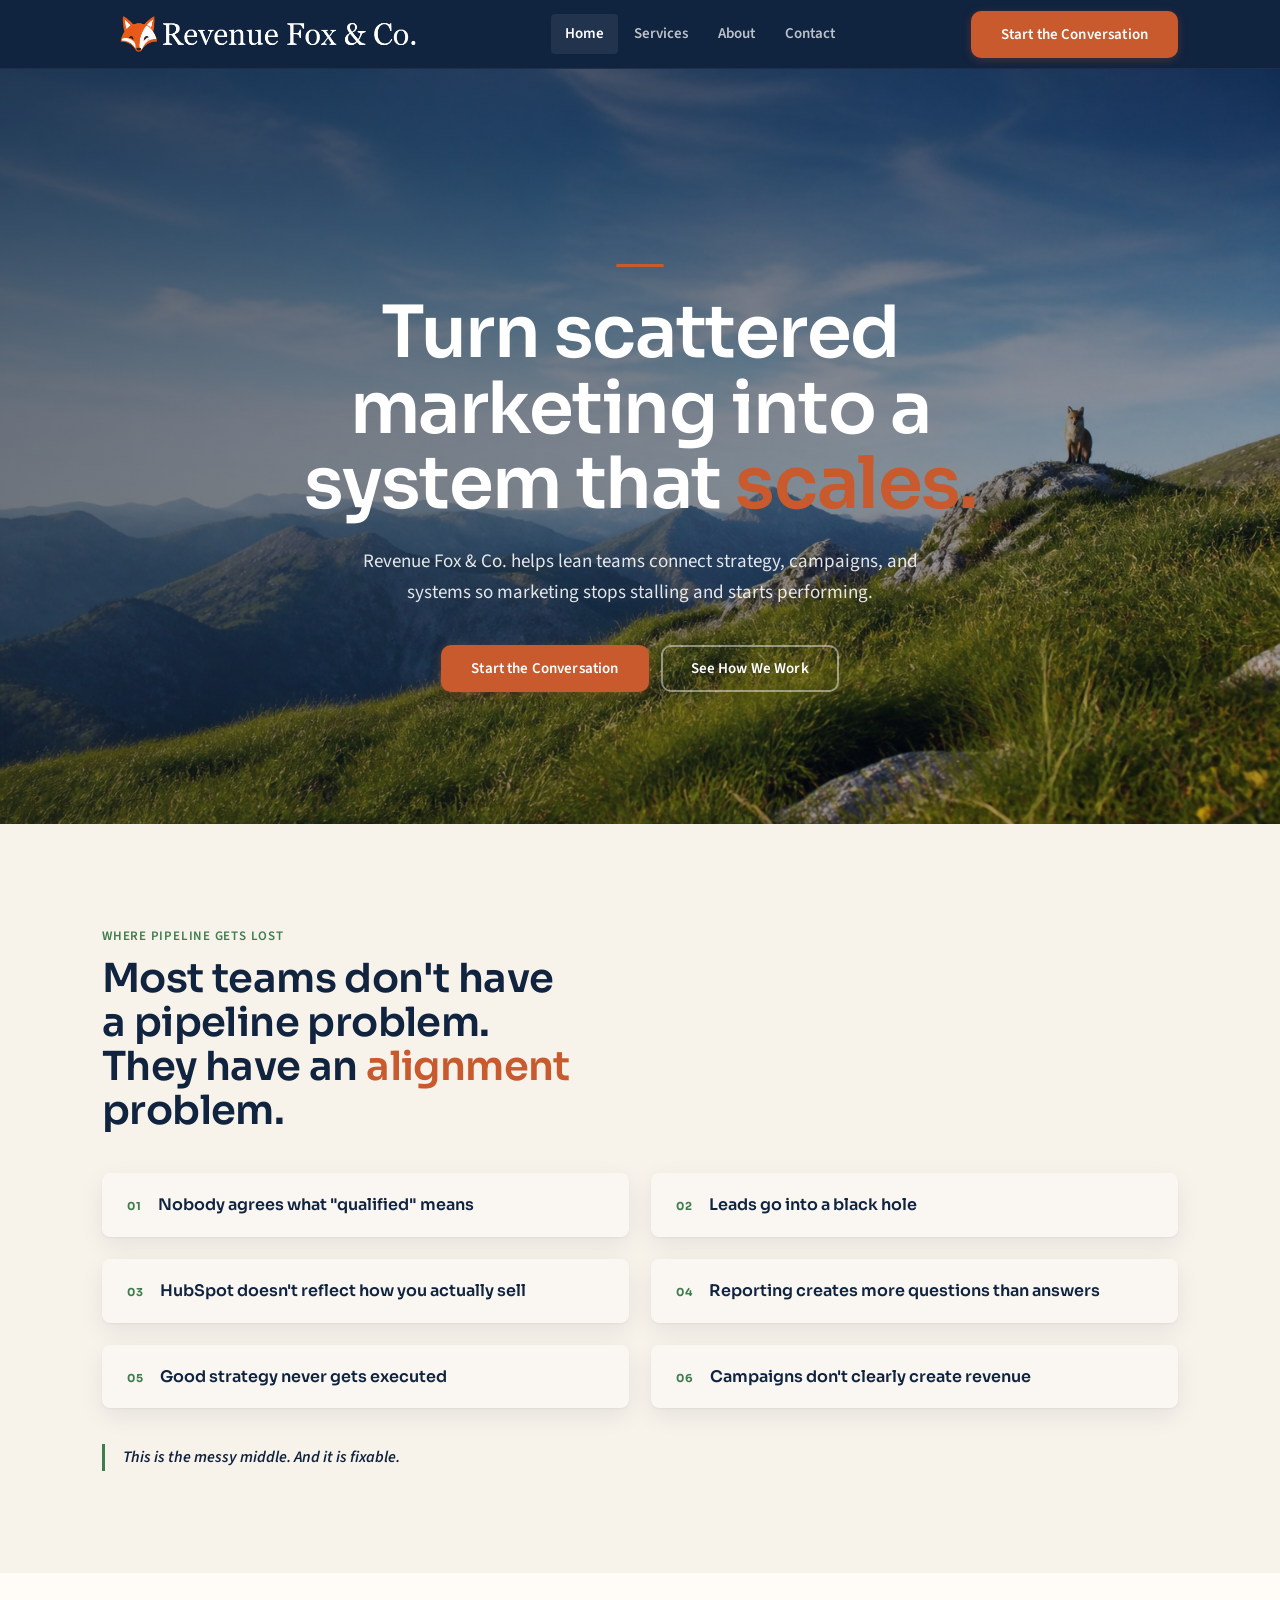
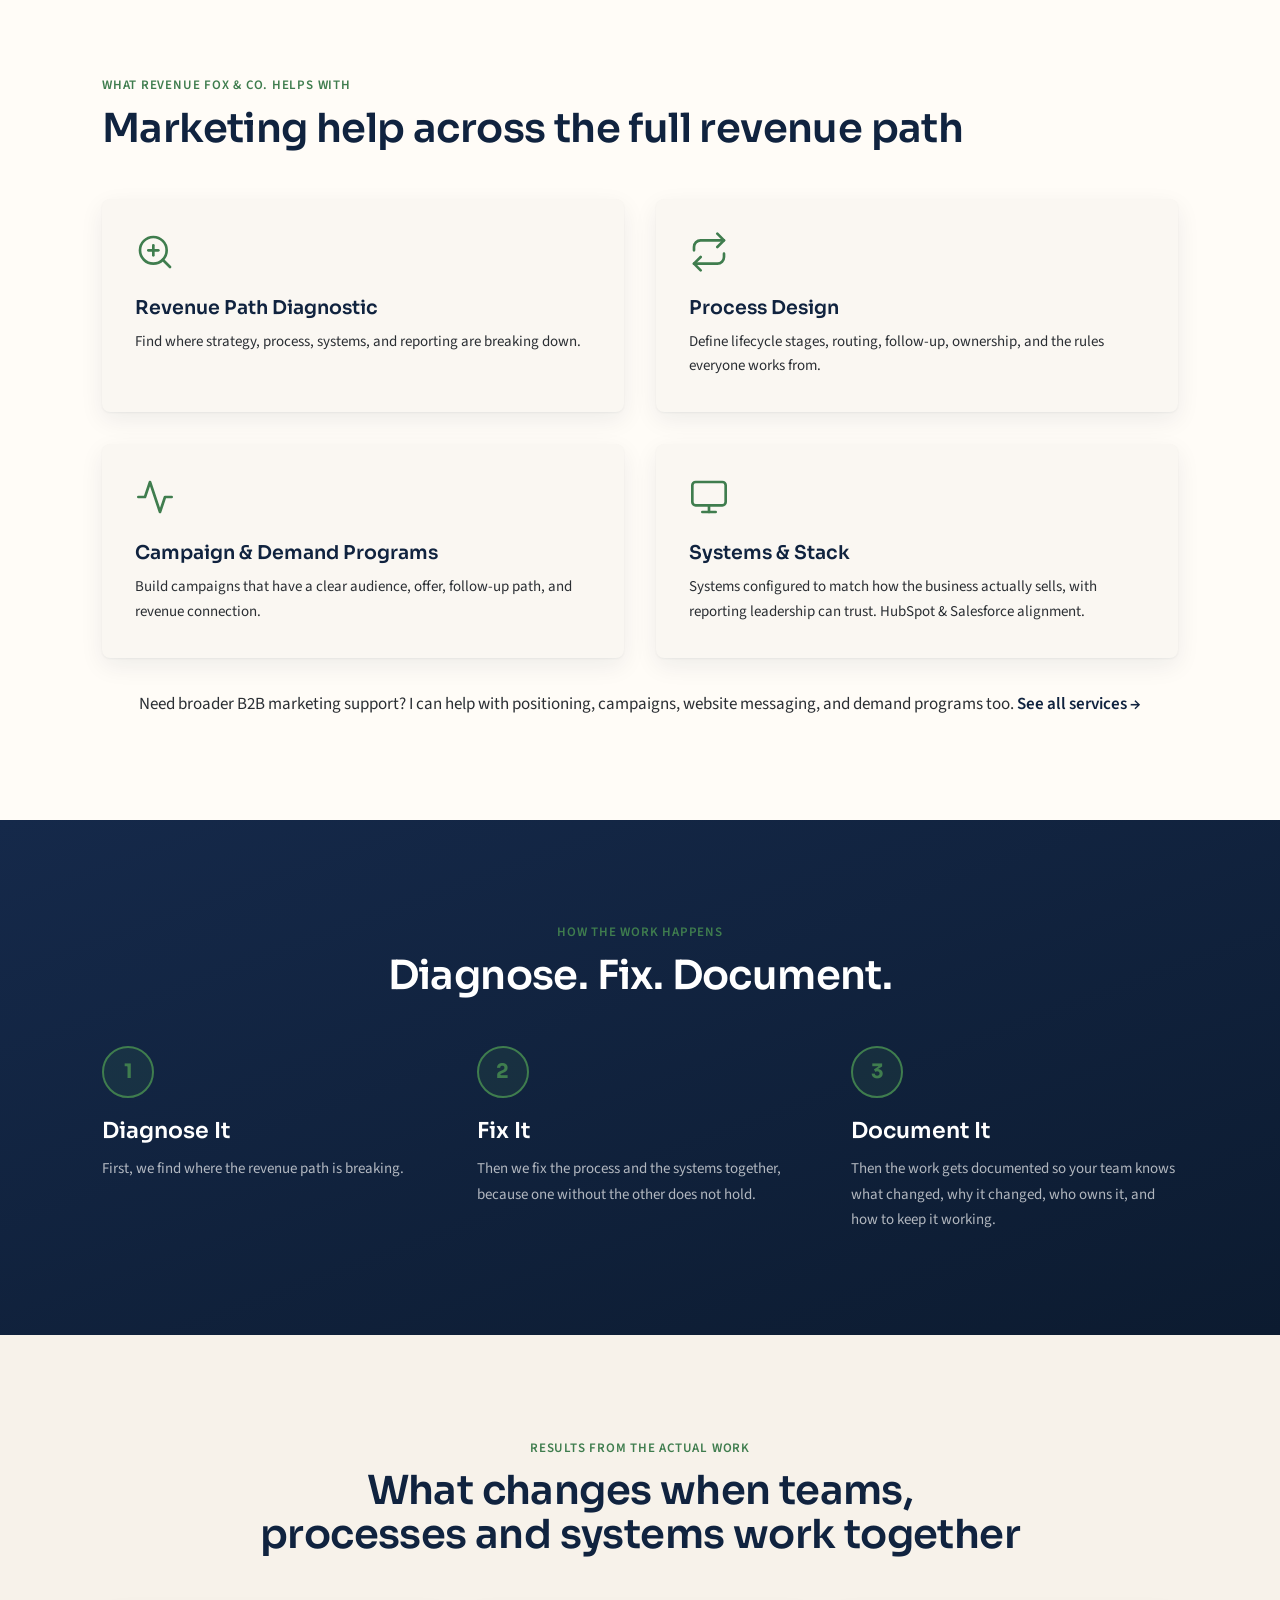
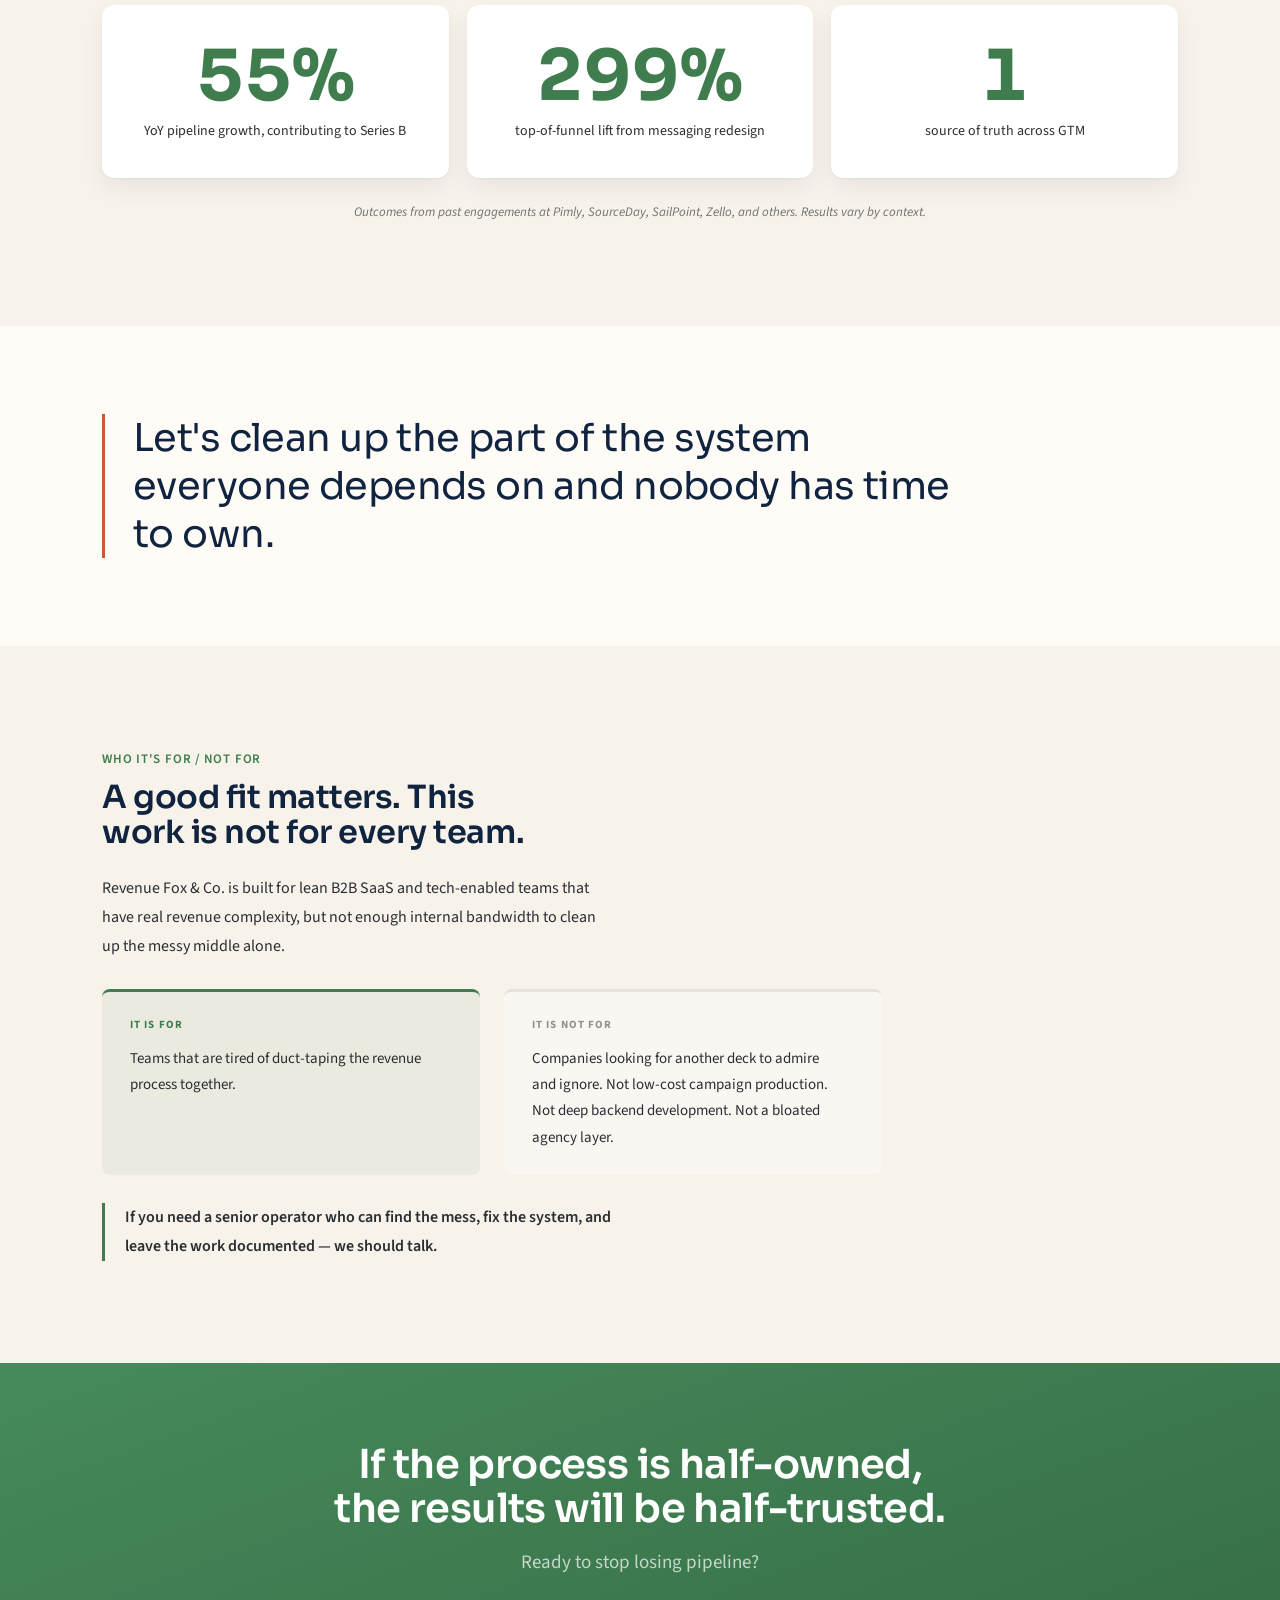
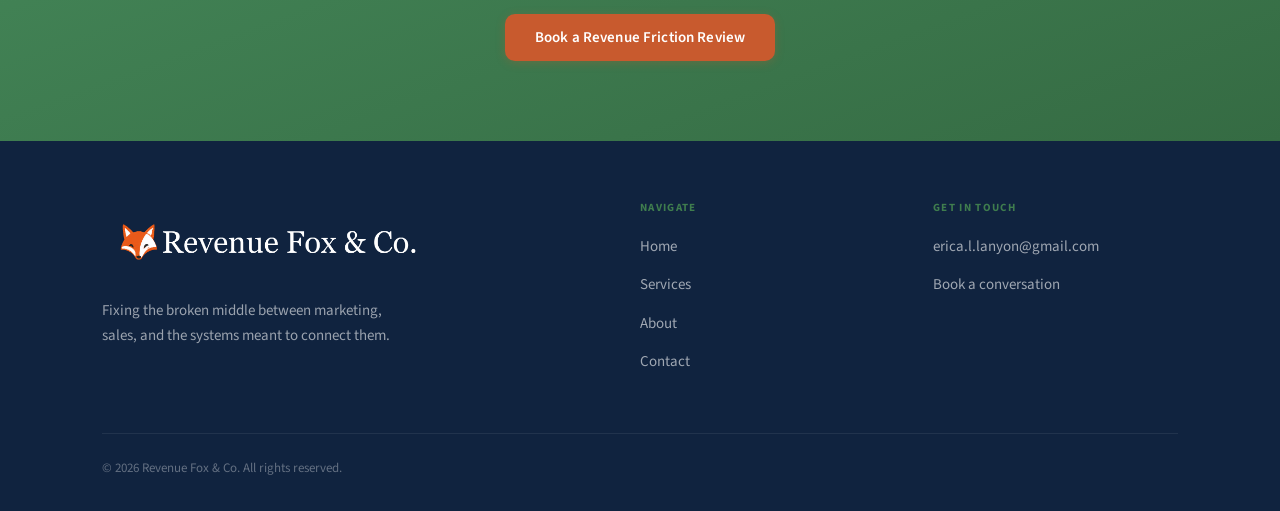
==== commit f91f42ab: "copy update 5_28" ====
--- a/index.html
+++ b/index.html
@@ -121,7 +121,7 @@
           </div>
           <div class="symptom-card" role="listitem">
             <span class="symptom-num">02</span>
-            <span class="symptom-text">Leads route but don't get followed up</span>
+            <span class="symptom-text">Leads go into a black hole</span>
           </div>
           <div class="symptom-card" role="listitem">
             <span class="symptom-num">03</span>
@@ -133,16 +133,16 @@
           </div>
           <div class="symptom-card" role="listitem">
             <span class="symptom-num">05</span>
-            <span class="symptom-text">Good strategy that never becomes execution</span>
+            <span class="symptom-text">Good strategy never gets executed</span>
           </div>
           <div class="symptom-card" role="listitem">
             <span class="symptom-num">06</span>
-            <span class="symptom-text">Campaigns with no clear revenue path</span>
+            <span class="symptom-text">Campaigns don't clearly create revenue</span>
           </div>
         </div>
 
         <p class="pain-kicker" style="margin-top: 36px;">
-          That is the messy middle. And it is fixable.
+          This is the messy middle. And it is fixable.
         </p>
 
       </div>
@@ -217,7 +217,7 @@
         </div>
 
         <p class="services-flex-note">
-          Need broader B2B marketing support? I can help with positioning, campaigns, website messaging, and demand programs too. See all services.
+          Need broader B2B marketing support? I can help with positioning, campaigns, website messaging, and demand programs too.
           <a href="services.html">See all services &rarr;</a>
         </p>
 
--- a/assets/css/styles.css
+++ b/assets/css/styles.css
@@ -40,7 +40,7 @@
   /* Layout */
   --container-max:  1140px;
   --container-pad:  clamp(20px, 4vw, 32px);
-  --section-pad-y:  clamp(44px, 5.5vw, 68px);
+  --section-pad-y:  clamp(64px, 8vw, 112px);
   --card-pad:       clamp(22px, 3vw, 32px);
 
   /* Radii */
@@ -56,7 +56,7 @@
   --shadow-card-hover: 0 4px 20px rgba(16,35,63,0.10), 0 2px 8px rgba(16,35,63,0.06);
 
   /* Transitions */
-  --ease: 180ms ease;
+  --ease: 220ms cubic-bezier(0.2, 0.8, 0.2, 1);
 }
 
 /* ============================================================
@@ -118,8 +118,8 @@
 }
 
 /* Backgrounds */
-.bg-midnight { background-color: var(--midnight-ink); }
-.bg-green    { background-color: var(--bold-green); }
+.bg-midnight { background: linear-gradient(160deg, #15294a 0%, #0c1b30 100%); }
+.bg-green    { background: linear-gradient(160deg, #468a5b 0%, #356b43 100%); }
 .bg-ivory    { background-color: var(--warm-ivory); }
 .bg-sand     { background-color: var(--soft-sand); }
 .bg-white    { background-color: var(--white); }
@@ -143,20 +143,32 @@
   font-weight: 700;
 }
 
-h1 { font-size: clamp(40px, 6vw, 72px); }
-h2 { font-size: clamp(26px, 3.5vw, 40px); font-weight: 600; }
+h1 {
+  font-size: clamp(40px, 6vw, 72px);
+  line-height: 1.05;
+  letter-spacing: -0.02em;
+  font-weight: 600;
+  text-wrap: balance;
+}
+h2 {
+  font-size: clamp(26px, 3.5vw, 40px);
+  font-weight: 600;
+  line-height: 1.1;
+  letter-spacing: -0.015em;
+  text-wrap: balance;
+}
 h3 { font-size: clamp(18px, 2vw, 22px);  font-weight: 600; }
 h4 { font-size: 16px; font-weight: 600; }
 
-p { margin-bottom: 1em; }
+p { margin-bottom: 1em; text-wrap: pretty; }
 p:last-child { margin-bottom: 0; }
 
 /* Section label — small all-caps in Bold Green */
 .label {
   font-family: var(--font-body);
-  font-size: 12px;
-  font-weight: 700;
-  letter-spacing: 0.12em;
+  font-size: 13px;
+  font-weight: 600;
+  letter-spacing: 0.06em;
   text-transform: uppercase;
   color: var(--bold-green);
   display: block;
@@ -198,24 +210,32 @@
   align-items: center;
   gap: 8px;
   padding: 14px 28px;
-  border-radius: var(--radius-sm);
+  border-radius: 10px;
   font-family: var(--font-body);
   font-size: 15px;
   font-weight: 600;
   line-height: 1;
+  letter-spacing: 0.01em;
   white-space: nowrap;
   transition: background-color var(--ease), color var(--ease),
-              border-color var(--ease), box-shadow var(--ease);
+              border-color var(--ease), box-shadow var(--ease),
+              transform var(--ease);
 }
 
 /* Fox Rust — CTAs only */
 .btn-primary {
   background-color: var(--fox-rust);
   color: var(--white);
-  border: 2px solid var(--fox-rust);
+  border: 2px solid transparent;
+  box-shadow: 0 2px 10px rgba(200,90,46,0.28);
 }
 .btn-primary:hover,
 .btn-primary:focus-visible {
+  background-color: #D8642F;
+  border-color: #D8642F;
+  box-shadow: 0 6px 18px rgba(200,90,46,0.34);
+}
+.btn-primary:active {
   background-color: var(--fox-rust-dark);
   border-color: var(--fox-rust-dark);
 }
@@ -244,10 +264,9 @@
   background-color: rgba(255,255,255,0.08);
 }
 
-.btn:focus-visible {
-  outline: 3px solid var(--fox-rust);
-  outline-offset: 3px;
-}
+.btn:focus-visible { outline: 2px solid var(--fox-rust); outline-offset: 2px; }
+.btn:hover  { transform: translateY(-1px); }
+.btn:active { transform: translateY(0); }
 
 .btn-group {
   display: flex;
@@ -442,6 +461,7 @@
 /* Interior pages — narrower hero */
 .hero-sm {
   padding-block: 64px 56px;
+  background: linear-gradient(160deg, #122742 0%, #0a182a 100%);
 }
 .hero-sm h1 { font-size: clamp(28px, 4vw, 46px); }
 .hero-sm .lead { max-width: 720px; }
@@ -463,8 +483,8 @@
   transition: box-shadow var(--ease), transform var(--ease);
 }
 .problem-card:hover {
-  box-shadow: var(--shadow-card-hover);
-  transform: translateY(-2px);
+  box-shadow: 0 14px 32px rgba(16,35,63,0.12), 0 2px 8px rgba(16,35,63,0.06);
+  transform: translateY(-4px);
 }
 .problem-card-icon {
   width: 38px;
@@ -509,7 +529,7 @@
 .services-preview-grid {
   display: grid;
   grid-template-columns: repeat(2, 1fr);
-  gap: 22px;
+  gap: 32px;
 }
 
 .service-preview-card {
@@ -520,8 +540,8 @@
   transition: box-shadow var(--ease), transform var(--ease);
 }
 .service-preview-card:hover {
-  box-shadow: var(--shadow-card-hover);
-  transform: translateY(-2px);
+  box-shadow: 0 14px 32px rgba(16,35,63,0.12), 0 2px 8px rgba(16,35,63,0.06);
+  transform: translateY(-4px);
 }
 .service-preview-card-icon {
   width: 40px;
@@ -535,17 +555,22 @@
 .services-flex-note {
   margin-top: 32px;
   text-align: center;
-  font-size: 15px;
-  color: var(--bold-green);
-  font-style: italic;
+  font-size: 17px;
+  color: var(--graphite);
+  font-style: normal;
 }
 .services-flex-note a {
   color: var(--midnight-ink);
   font-weight: 600;
-  text-decoration: underline;
-  text-underline-offset: 2px;
-}
-.services-flex-note a:hover { color: var(--fox-rust); }
+  text-decoration: none;
+  background-image: linear-gradient(currentColor, currentColor);
+  background-size: 0% 1.5px;
+  background-position: 0 100%;
+  background-repeat: no-repeat;
+  padding-bottom: 1px;
+  transition: background-size 220ms cubic-bezier(0.2,0.8,0.2,1), color 180ms ease;
+}
+.services-flex-note a:hover { color: var(--fox-rust); background-size: 100% 1.5px; }
 
 /* ============================================================
    11. HOME — PROCESS SECTION (dark background)
@@ -596,11 +621,9 @@
 .proof-stats {
   display: grid;
   grid-template-columns: repeat(3, 1fr);
-  gap: 1px;
-  background-color: var(--pale-stone);
-  border-radius: var(--radius-md);
-  overflow: hidden;
-  border: var(--border);
+  gap: 18px;
+  background: transparent;
+  border: none;
   margin-bottom: 24px;
 }
 
@@ -608,6 +631,8 @@
   background-color: var(--white);
   padding: 36px 24px;
   text-align: center;
+  border-radius: var(--radius-lg);
+  box-shadow: 0 1px 2px rgba(16,35,63,0.05), 0 10px 24px rgba(16,35,63,0.06);
 }
 .proof-stat-value {
   font-family: var(--font-heading);
@@ -616,6 +641,7 @@
   color: var(--bold-green);
   line-height: 1;
   margin-bottom: 10px;
+  font-variant-numeric: tabular-nums;
 }
 .proof-stat-label {
   font-size: 14px;
@@ -805,7 +831,7 @@
 }
 
 .about-copy h2    { font-size: clamp(24px, 3vw, 34px); margin-bottom: 20px; }
-.about-copy p     { font-size: 16px; line-height: 1.80; }
+.about-copy p     { font-size: 16px; line-height: 1.80; max-width: 64ch; }
 
 /* Headshot placeholder */
 .headshot-slot {
@@ -830,7 +856,7 @@
 .differentiators-grid {
   display: grid;
   grid-template-columns: repeat(3, 1fr);
-  gap: 18px;
+  gap: 24px;
 }
 .differentiator-card {
   background-color: var(--white);
@@ -1044,6 +1070,7 @@
   background-image: url('/images/hero-fox.jpg');
   background-size: cover;
   background-position: center 38%;
+  padding-block: clamp(120px, 14vw, 180px) clamp(96px, 11vw, 132px);
 }
 .hero-light::before {
   content: '';
@@ -1098,7 +1125,7 @@
 .symptom-grid {
   display: grid;
   grid-template-columns: repeat(2, 1fr);
-  gap: 14px;
+  gap: 22px;
   margin-bottom: 8px;
 }
 .symptom-card {
@@ -1168,7 +1195,7 @@
   font-size: 16px;
   line-height: 1.8;
   color: var(--graphite);
-  max-width: 640px;
+  max-width: 64ch;
 }
 
 .who-split {
@@ -1222,7 +1249,7 @@
 .offering-grid {
   display: grid;
   grid-template-columns: repeat(3, 1fr);
-  gap: 24px;
+  gap: 32px;
   margin-top: 40px;
 }
 .offering-card {
@@ -1295,12 +1322,13 @@
   padding-block: clamp(56px, 7vw, 88px);
 }
 .editorial-quote-text {
-  font-family: Georgia, 'Times New Roman', serif;
+  font-family: var(--font-heading);
   font-size: clamp(22px, 3vw, 42px);
-  font-style: italic;
+  font-style: normal;
   font-weight: 400;
+  letter-spacing: -0.015em;
   color: var(--midnight-ink);
-  line-height: 1.4;
+  line-height: 1.25;
   max-width: 860px;
   position: relative;
   padding-left: 28px;
@@ -1308,7 +1336,43 @@
 }
 
 /* ============================================================
-   23. RESPONSIVE
+   24. SCROLL REVEAL
+   ============================================================ */
+.reveal { opacity: 0; transform: translateY(18px); }
+.reveal.is-in {
+  opacity: 1;
+  transform: none;
+  transition: opacity 0.6s cubic-bezier(0.2,0.8,0.2,1), transform 0.6s cubic-bezier(0.2,0.8,0.2,1);
+}
+@media (prefers-reduced-motion: reduce) {
+  .reveal { opacity: 1; transform: none; transition: none; }
+}
+
+/* ============================================================
+   25. HEADER ON SCROLL
+   ============================================================ */
+.site-header.is-scrolled {
+  background: rgba(13, 27, 48, 0.82);
+  backdrop-filter: blur(10px);
+  -webkit-backdrop-filter: blur(10px);
+  box-shadow: 0 1px 0 rgba(255,255,255,0.06), 0 8px 24px rgba(8,16,30,0.28);
+}
+
+/* ============================================================
+   26. BORDERLESS CARDS
+   ============================================================ */
+.service-preview-card,
+.offering-card,
+.problem-card,
+.differentiator-card,
+.engagement-card,
+.symptom-card {
+  border-color: transparent;
+  box-shadow: 0 1px 2px rgba(16,35,63,0.05), 0 8px 24px rgba(16,35,63,0.07);
+}
+
+/* ============================================================
+   27. RESPONSIVE
    ============================================================ */
 
 /* Tablet */
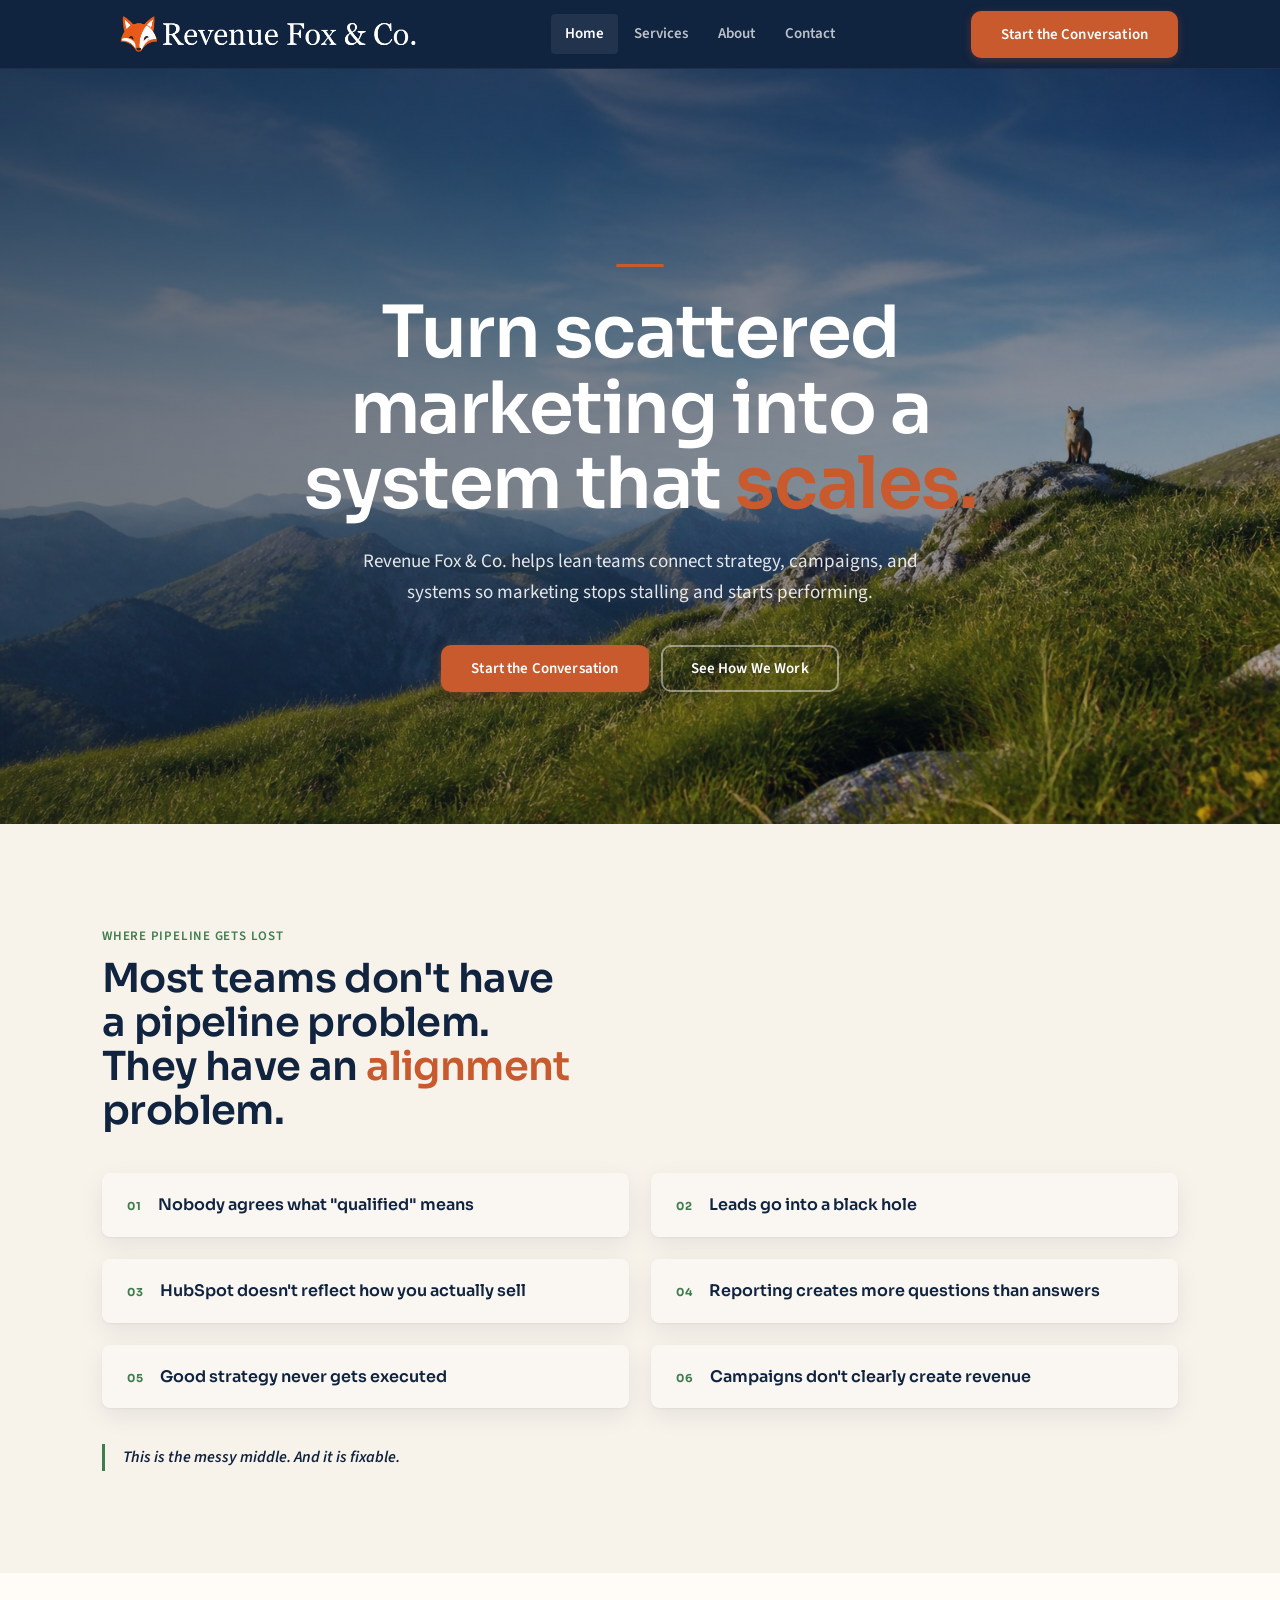
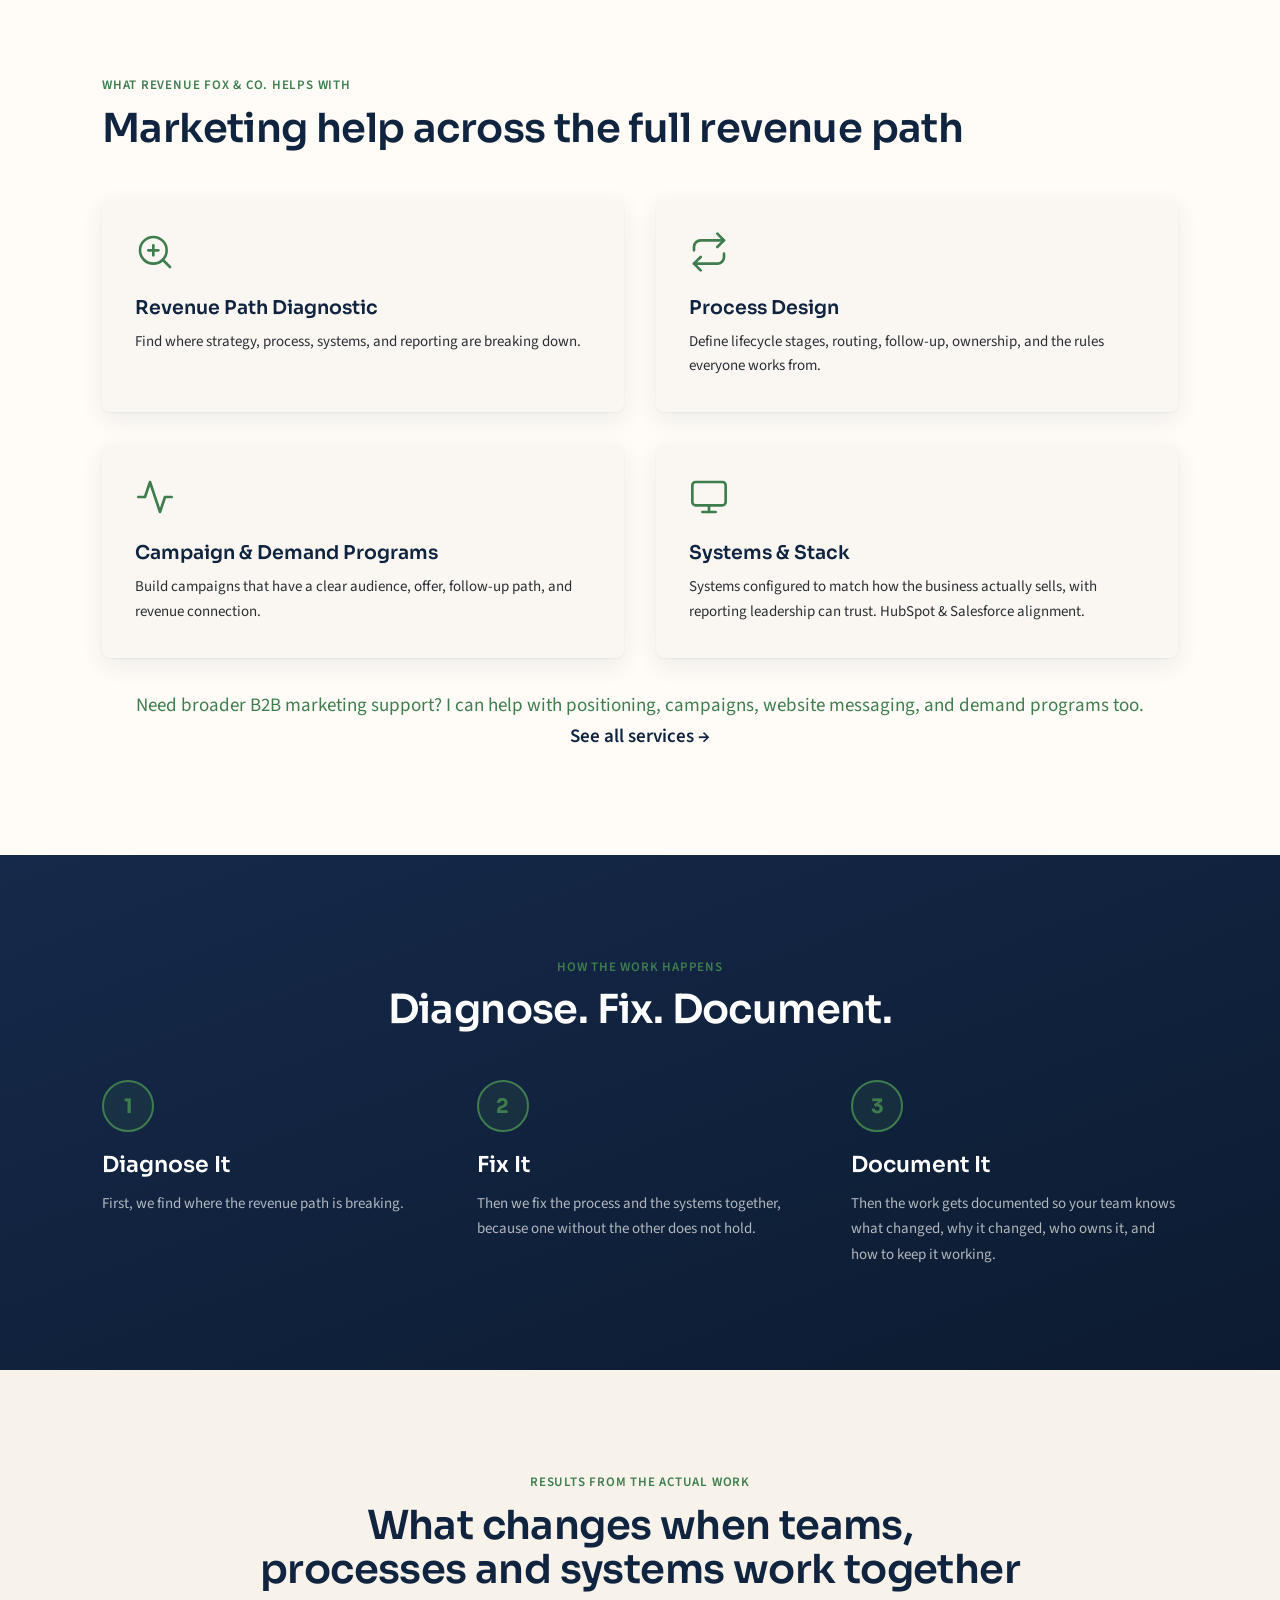
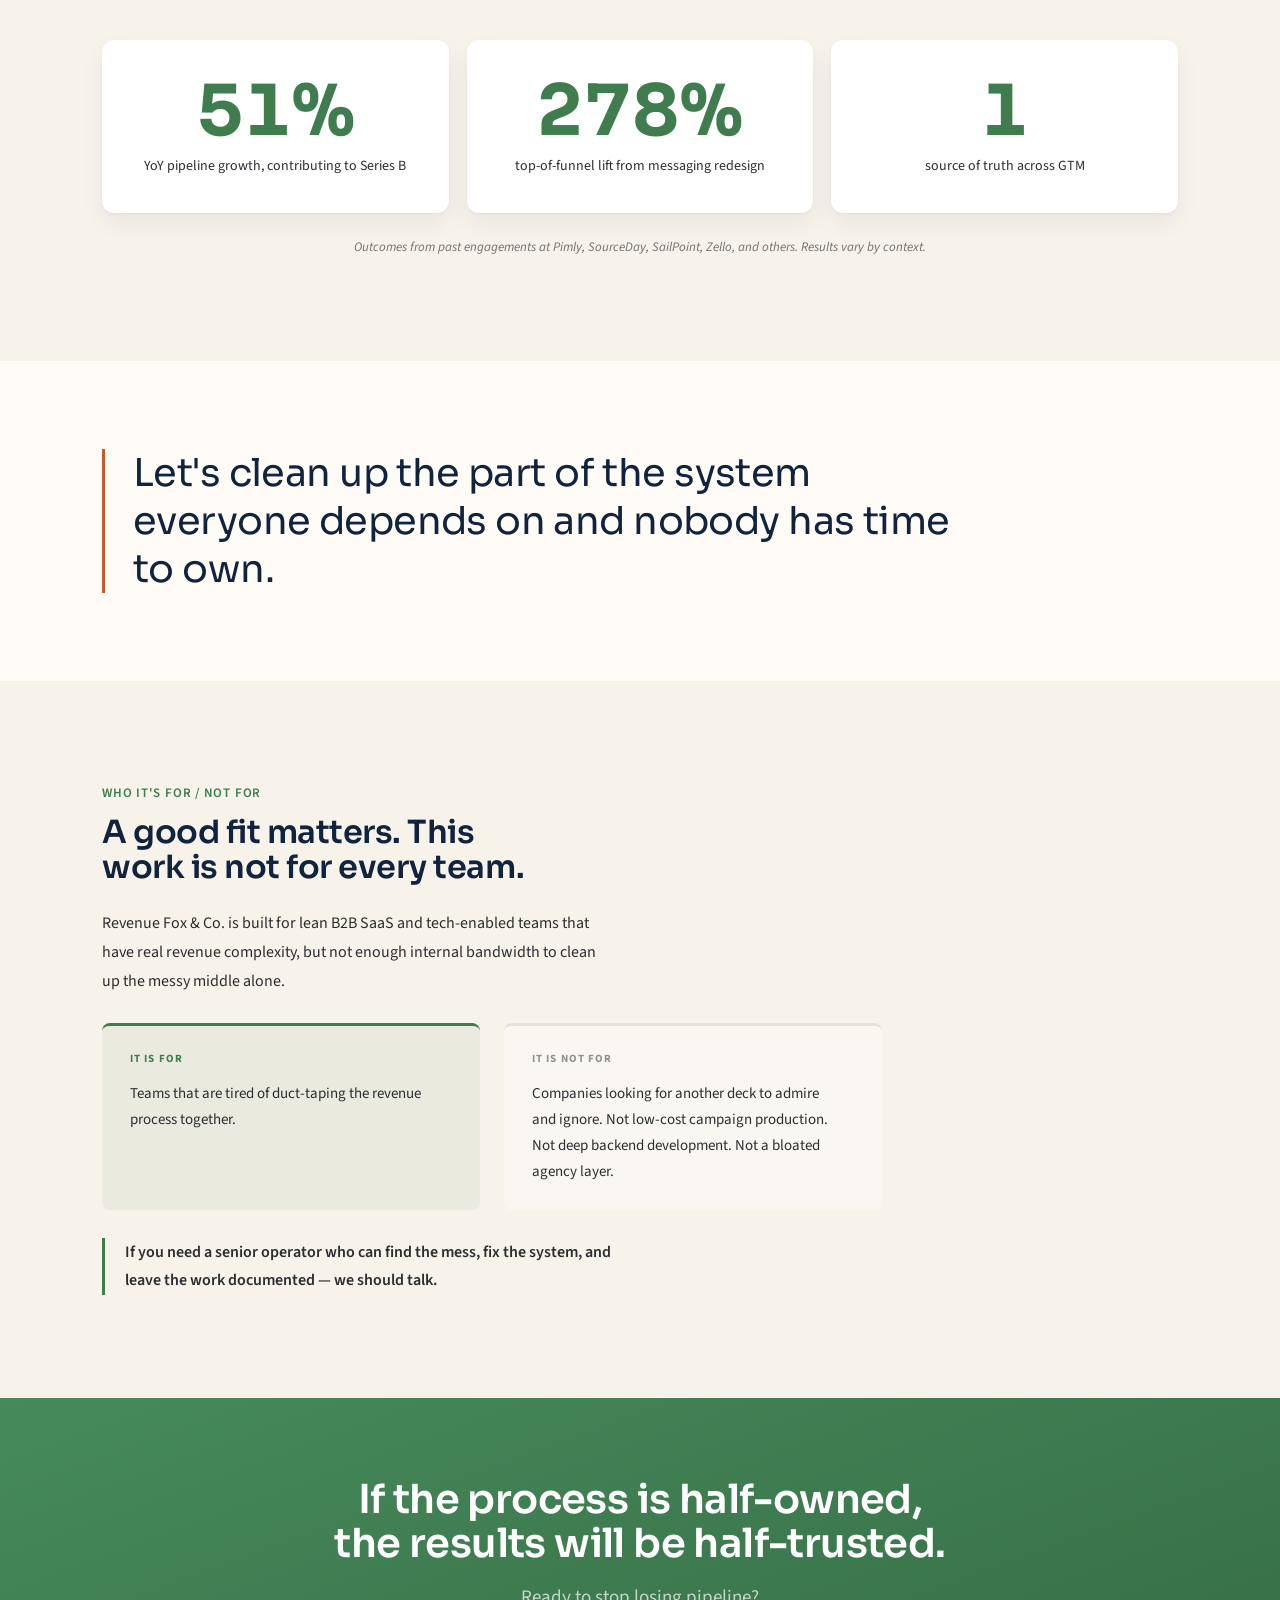
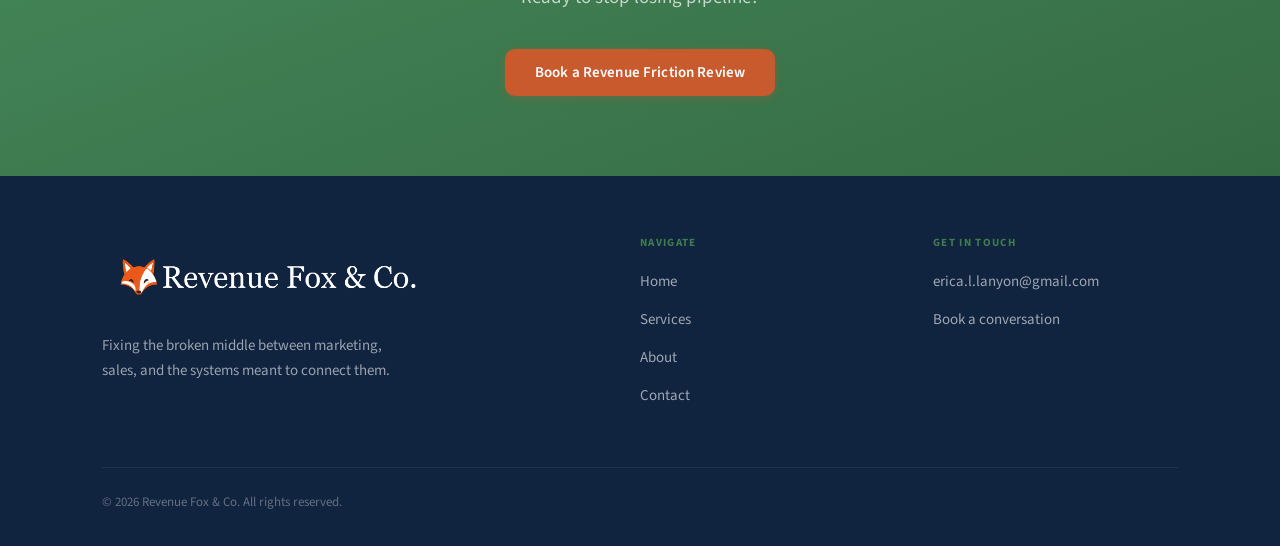
==== commit a6786688: "Update index.html" ====
--- a/index.html
+++ b/index.html
@@ -217,7 +217,7 @@
         </div>
 
         <p class="services-flex-note">
-          Need broader B2B marketing support? I can help with positioning, campaigns, website messaging, and demand programs too.
+          Need broader B2B marketing support? I can help with positioning, campaigns, website messaging, and demand programs too.<br>
           <a href="services.html">See all services &rarr;</a>
         </p>
 
--- a/assets/css/styles.css
+++ b/assets/css/styles.css
@@ -555,8 +555,8 @@
 .services-flex-note {
   margin-top: 32px;
   text-align: center;
-  font-size: 17px;
-  color: var(--graphite);
+  font-size: 19px;
+  color: var(--bold-green);
   font-style: normal;
 }
 .services-flex-note a {
